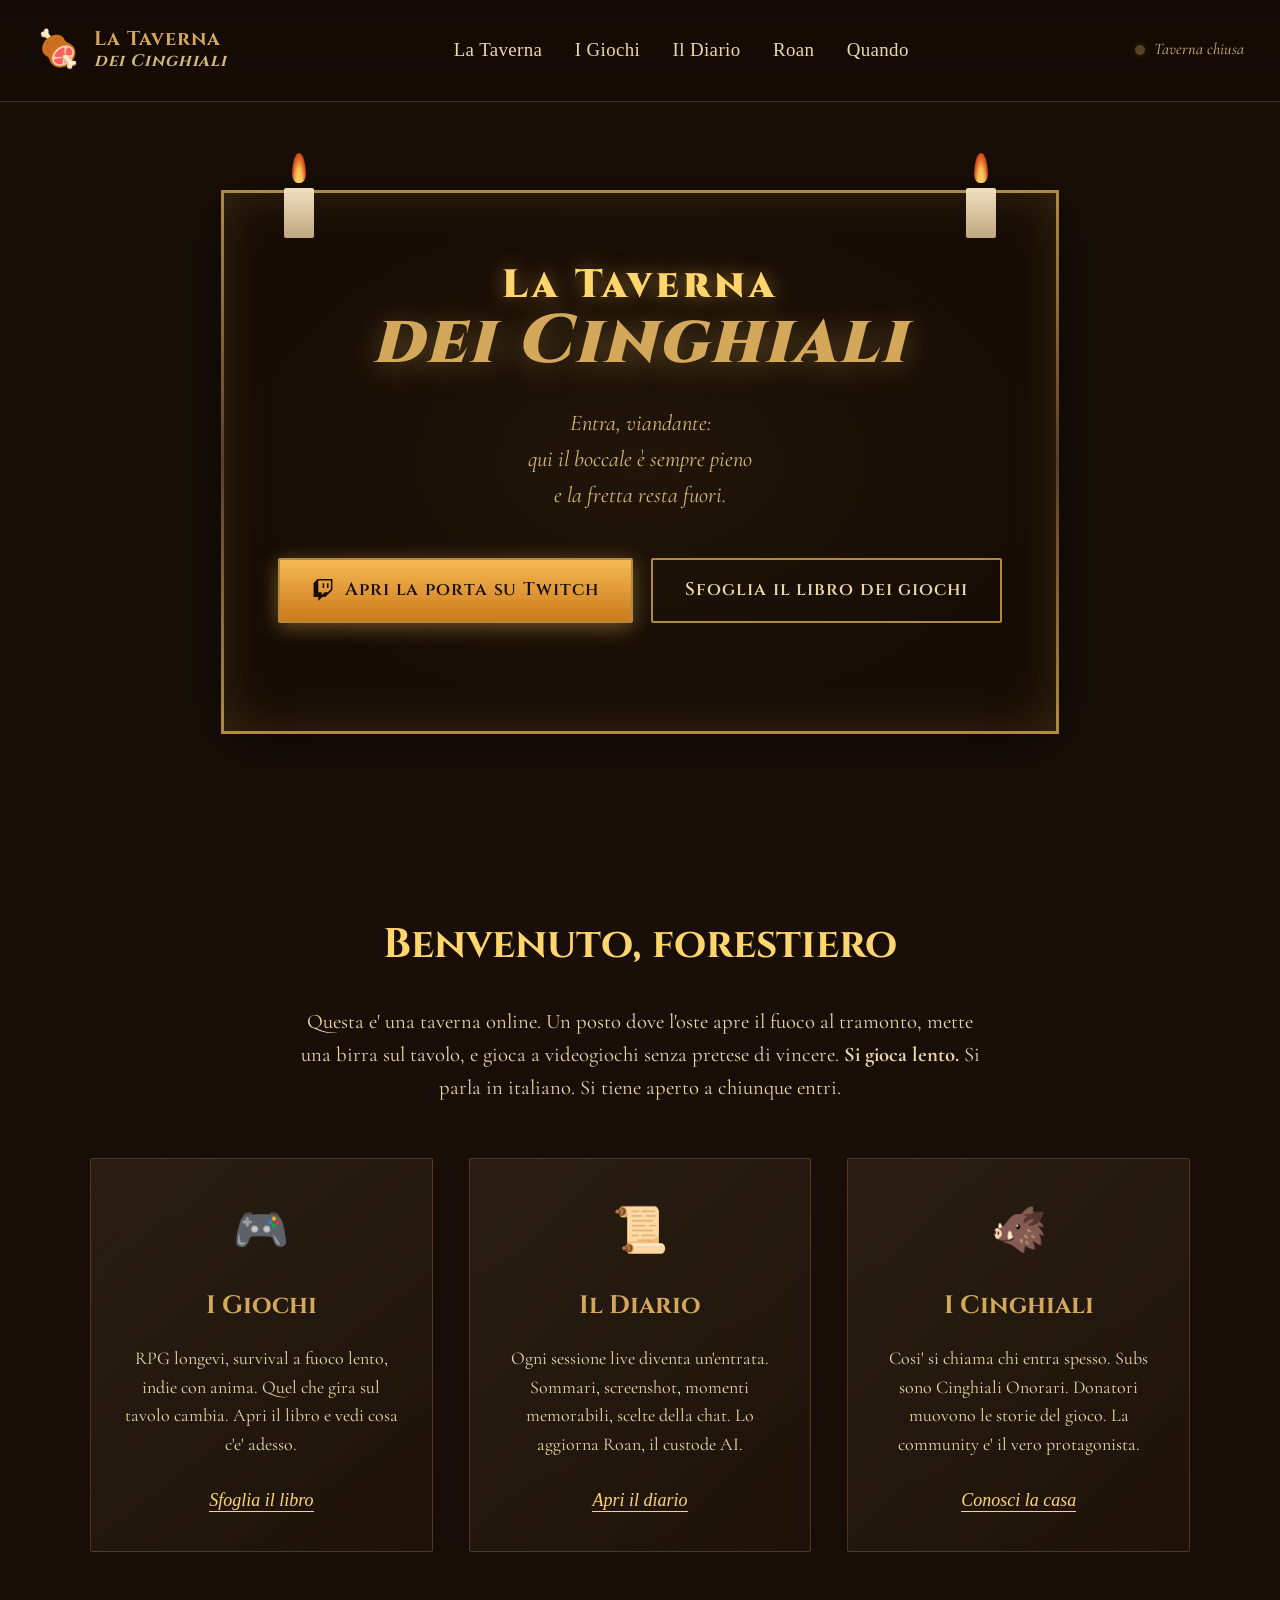
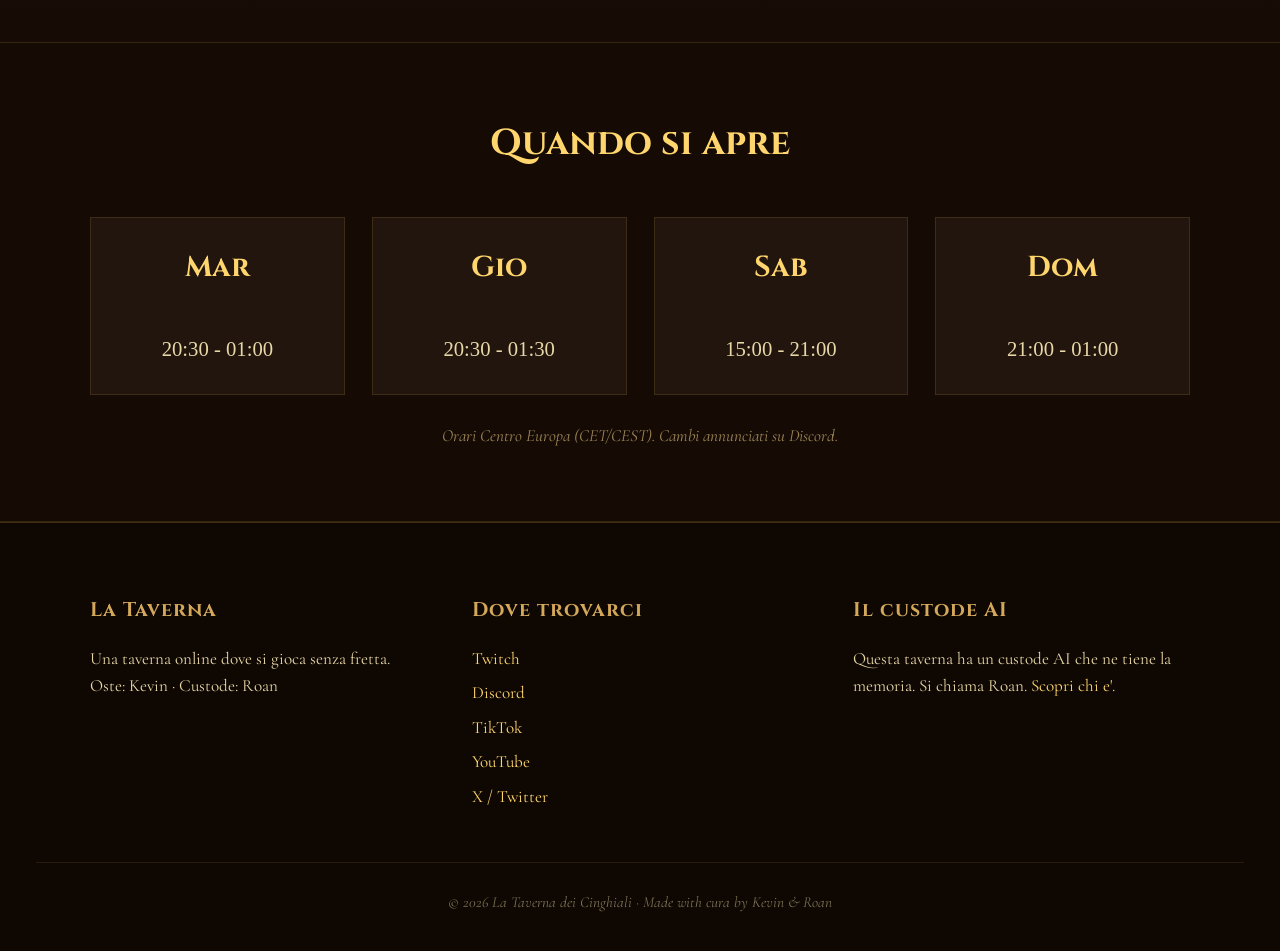
==== index.html @ 859fe901 "Add Crimson Desert detail page, 404 lost room, Open Graph meta + favicon" ====
<!DOCTYPE html>
<html lang="it">
<head>
<meta charset="UTF-8">
<meta name="viewport" content="width=device-width, initial-scale=1.0">
<title>La Taverna dei Cinghiali</title>
<meta name="description" content="Una taverna online dove si gioca senza fretta. RPG, survival, co-op. Italiano, chill, niente meta. Entra e siediti.">

<!-- Open Graph (preview link su WhatsApp/X/Discord/Telegram) -->
<meta property="og:title" content="La Taverna dei Cinghiali">
<meta property="og:description" content="Entra, viandante: qui il boccale è sempre pieno e la fretta resta fuori. RPG, survival, italiano, chill.">
<meta property="og:image" content="https://roan-labs.github.io/latavernadeicinghiali-site/assets/games/crimson-desert.jpg">
<meta property="og:type" content="website">
<meta property="og:url" content="https://roan-labs.github.io/latavernadeicinghiali-site/">
<meta property="og:locale" content="it_IT">
<meta name="twitter:card" content="summary_large_image">

<!-- Favicon SVG inline (boar emoji as fallback) -->
<link rel="icon" href="data:image/svg+xml,&lt;svg xmlns='http://www.w3.org/2000/svg' viewBox='0 0 100 100'&gt;&lt;text y='.9em' font-size='90'&gt;🐗&lt;/text&gt;&lt;/svg&gt;">

<link rel="preconnect" href="https://fonts.googleapis.com">
<link rel="preconnect" href="https://fonts.gstatic.com" crossorigin>
<link href="https://fonts.googleapis.com/css2?family=Cinzel:wght@400;600;700;900&family=Cormorant+Garamond:ital,wght@0,400;0,500;0,600;1,400&family=IM+Fell+English:ital@0;1&display=swap" rel="stylesheet">
<link rel="stylesheet" href="assets/style.css">
</head>
<body class="home">

<div class="bg-layers">
  <div class="bg-wood"></div>
  <div class="bg-vignette"></div>
  <div class="bg-candle-flicker"></div>
</div>

<header class="top-nav">
  <a href="/" class="brand">
    <span class="brand-mark">🍖</span>
    <span class="brand-text">La Taverna<br><em>dei Cinghiali</em></span>
  </a>
  <nav>
    <a href="/la-taverna.html">La Taverna</a>
    <a href="/giochi.html">I Giochi</a>
    <a href="/diario.html">Il Diario</a>
    <a href="/roan.html">Roan</a>
    <a href="/schedule.html">Quando</a>
  </nav>
  <div class="status" id="live-status">
    <span class="dot offline"></span>
    <span>Taverna chiusa</span>
  </div>
</header>

<main class="entrance">
  <div class="door-frame">
    <div class="candle left">
      <div class="flame"></div>
      <div class="wax"></div>
    </div>
    <div class="candle right">
      <div class="flame"></div>
      <div class="wax"></div>
    </div>
    <h1 class="title">
      <span class="word-1">La Taverna</span>
      <span class="word-2">dei Cinghiali</span>
    </h1>
    <p class="lead">Entra, viandante:<br>
    qui il boccale è sempre pieno<br>
    e la fretta resta fuori.</p>

    <div class="ctas">
      <a class="cta primary" href="https://twitch.tv/latavernadeicinghiali" target="_blank" rel="noopener">
        <svg viewBox="0 0 24 24" width="22" height="22" fill="currentColor"><path d="M11.571 4.714h1.715v5.143H11.57zm4.715 0H18v5.143h-1.714zM6 0L1.714 4.286v15.428h5.143V24l4.286-4.286h3.428L22.286 12V0zm14.571 11.143l-3.428 3.428h-3.429l-3 3v-3H6.857V1.714h13.714Z"/></svg>
        <span>Apri la porta su Twitch</span>
      </a>
      <a class="cta secondary" href="/giochi.html">
        <span>Sfoglia il libro dei giochi</span>
      </a>
    </div>

  </div>
</main>

<section class="welcome">
  <div class="container">
    <h2>Benvenuto, forestiero</h2>
    <p>Questa e' una taverna online. Un posto dove l'oste apre il fuoco al tramonto, mette una birra sul tavolo, e gioca a videogiochi senza pretese di vincere. <strong>Si gioca lento.</strong> Si parla in italiano. Si tiene aperto a chiunque entri.</p>

    <div class="three-cards">
      <div class="card">
        <span class="card-icon">🎮</span>
        <h3>I Giochi</h3>
        <p>RPG longevi, survival a fuoco lento, indie con anima. Quel che gira sul tavolo cambia. Apri il libro e vedi cosa c'e' adesso.</p>
        <a href="/giochi.html">Sfoglia il libro</a>
      </div>
      <div class="card">
        <span class="card-icon">📜</span>
        <h3>Il Diario</h3>
        <p>Ogni sessione live diventa un'entrata. Sommari, screenshot, momenti memorabili, scelte della chat. Lo aggiorna Roan, il custode AI.</p>
        <a href="/diario.html">Apri il diario</a>
      </div>
      <div class="card">
        <span class="card-icon">🐗</span>
        <h3>I Cinghiali</h3>
        <p>Cosi' si chiama chi entra spesso. Subs sono Cinghiali Onorari. Donatori muovono le storie del gioco. La community e' il vero protagonista.</p>
        <a href="/la-taverna.html">Conosci la casa</a>
      </div>
    </div>
  </div>
</section>

<section class="schedule-strip">
  <div class="container">
    <h2>Quando si apre</h2>
    <ul class="schedule-grid">
      <li><strong>Mar</strong><br>20:30 - 01:00</li>
      <li><strong>Gio</strong><br>20:30 - 01:30</li>
      <li><strong>Sab</strong><br>15:00 - 21:00</li>
      <li><strong>Dom</strong><br>21:00 - 01:00</li>
    </ul>
    <p class="tz">Orari Centro Europa (CET/CEST). Cambi annunciati su Discord.</p>
  </div>
</section>

<footer>
  <div class="container footer-grid">
    <div>
      <h4>La Taverna</h4>
      <p>Una taverna online dove si gioca senza fretta.<br>
      Oste: Kevin · Custode: Roan</p>
    </div>
    <div>
      <h4>Dove trovarci</h4>
      <ul>
        <li><a href="https://twitch.tv/latavernadeicinghiali" target="_blank" rel="noopener">Twitch</a></li>
        <li><a href="#" target="_blank" rel="noopener">Discord</a></li>
        <li><a href="https://tiktok.com/@latavernadeicinghiali" target="_blank" rel="noopener">TikTok</a></li>
        <li><a href="#" target="_blank" rel="noopener">YouTube</a></li>
        <li><a href="#" target="_blank" rel="noopener">X / Twitter</a></li>
      </ul>
    </div>
    <div>
      <h4>Il custode AI</h4>
      <p>Questa taverna ha un custode AI che ne tiene la memoria. Si chiama Roan. <a href="/roan.html">Scopri chi e'</a>.</p>
    </div>
  </div>
  <div class="footer-bottom">
    <span>&copy; 2026 La Taverna dei Cinghiali · Made with cura by Kevin &amp; Roan</span>
  </div>
</footer>

<script src="assets/main.js"></script>
</body>
</html>
---- assets/style.css ----
/* La Taverna dei Cinghiali — tema medievale taverna */

:root {
  --wood-dark: #1a0f08;
  --wood-mid: #2c1a0c;
  --wood-light: #3d2615;
  --parchment: #e8d7a7;
  --parchment-warm: #d4b97a;
  --candle: #f5b952;
  --candle-bright: #ffd66e;
  --candle-deep: #cc7a1c;
  --ember: #d44116;
  --ink: #2a1a0a;
  --ink-light: #5a3f25;
  --gold: #b08a3f;
  --gold-bright: #d4a85a;
  --boar: #8b3a2a;
}

* { box-sizing: border-box; margin: 0; padding: 0; }

html, body {
  font-family: 'Cormorant Garamond', 'Times New Roman', serif;
  background: var(--wood-dark);
  color: var(--parchment);
  min-height: 100vh;
  font-size: 18px;
  line-height: 1.6;
  overflow-x: hidden;
}

/* Background layers */
.bg-layers {
  position: fixed;
  inset: 0;
  z-index: -1;
  pointer-events: none;
}
.bg-wood {
  position: absolute;
  inset: 0;
  background:
    repeating-linear-gradient(
      90deg,
      var(--wood-dark) 0px,
      var(--wood-mid) 80px,
      var(--wood-dark) 120px,
      var(--wood-light) 200px,
      var(--wood-mid) 280px
    ),
    radial-gradient(ellipse at center, rgba(60, 30, 10, 0.4) 0%, rgba(10, 5, 2, 0.95) 100%);
  background-blend-mode: multiply;
}
.bg-vignette {
  position: absolute;
  inset: 0;
  background: radial-gradient(ellipse at center, transparent 30%, rgba(0, 0, 0, 0.7) 100%);
}
.bg-candle-flicker {
  position: absolute;
  inset: 0;
  background: radial-gradient(
    circle at 50% 40%,
    rgba(245, 185, 82, 0.12) 0%,
    transparent 50%
  );
  animation: flicker 4s ease-in-out infinite;
}
@keyframes flicker {
  0%, 100% { opacity: 0.9; }
  20% { opacity: 1; }
  35% { opacity: 0.85; }
  60% { opacity: 0.95; }
  80% { opacity: 0.88; }
}

/* Top nav */
.top-nav {
  position: relative;
  display: flex;
  align-items: center;
  justify-content: space-between;
  padding: 1.2rem 2rem;
  border-bottom: 1px solid rgba(176, 138, 63, 0.3);
  background: linear-gradient(to bottom, rgba(20, 10, 4, 0.95), rgba(20, 10, 4, 0.7));
  z-index: 10;
}
.brand {
  display: flex;
  align-items: center;
  gap: 0.7rem;
  text-decoration: none;
  color: var(--gold-bright);
  font-family: 'Cinzel', serif;
}
.brand-mark { font-size: 2rem; }
.brand-text {
  font-size: 1.1rem;
  font-weight: 700;
  letter-spacing: 0.05em;
  line-height: 1.1;
}
.brand-text em { font-style: italic; font-size: 0.85em; color: var(--parchment-warm); }

.top-nav nav {
  display: flex;
  gap: 1.8rem;
}
.top-nav nav a {
  color: var(--parchment);
  text-decoration: none;
  font-family: 'IM Fell English', serif;
  font-size: 1.05rem;
  letter-spacing: 0.02em;
  transition: color 0.25s, text-shadow 0.25s;
}
.top-nav nav a:hover {
  color: var(--candle-bright);
  text-shadow: 0 0 8px rgba(245, 185, 82, 0.5);
}

.status {
  display: flex;
  align-items: center;
  gap: 0.5rem;
  color: var(--parchment-warm);
  font-size: 0.9rem;
  font-style: italic;
}
.status .dot {
  width: 10px;
  height: 10px;
  border-radius: 50%;
  display: inline-block;
}
.status .dot.offline { background: #5a3f25; box-shadow: 0 0 6px rgba(90, 63, 37, 0.5); }
.status .dot.live { background: #e85a2c; box-shadow: 0 0 12px rgba(232, 90, 44, 0.9); animation: pulse 1.5s infinite; }
@keyframes pulse {
  0%, 100% { transform: scale(1); }
  50% { transform: scale(1.3); }
}

/* Entrance hero */
.entrance {
  min-height: 80vh;
  display: flex;
  align-items: center;
  justify-content: center;
  padding: 4rem 2rem;
}
.door-frame {
  max-width: 900px;
  text-align: center;
  padding: 4rem 3rem;
  background:
    radial-gradient(ellipse at center, rgba(245, 185, 82, 0.05), transparent 70%),
    rgba(20, 10, 4, 0.6);
  border: 3px solid var(--gold);
  border-image: linear-gradient(to bottom, var(--gold) 0%, var(--ink-light) 50%, var(--gold) 100%) 1;
  position: relative;
  box-shadow:
    0 0 50px rgba(245, 185, 82, 0.15) inset,
    0 10px 60px rgba(0, 0, 0, 0.7);
}

/* Candles in door frame */
.candle {
  position: absolute;
  top: -40px;
  width: 30px;
}
.candle.left { left: 60px; }
.candle.right { right: 60px; }
.candle .wax {
  width: 100%;
  height: 50px;
  background: linear-gradient(to bottom, #f0e0c0, #c0a880);
  border-radius: 2px;
  margin-top: 35px;
}
.candle .flame {
  position: absolute;
  top: 0;
  left: 50%;
  transform: translateX(-50%);
  width: 14px;
  height: 30px;
  background: radial-gradient(ellipse at bottom, var(--candle-bright), var(--candle), var(--ember) 70%, transparent);
  border-radius: 50% 50% 40% 40% / 70% 70% 30% 30%;
  filter: blur(0.5px);
  animation: flame-dance 0.7s ease-in-out infinite alternate;
}
@keyframes flame-dance {
  0% { transform: translateX(-50%) scale(1, 1) rotate(-2deg); }
  100% { transform: translateX(-50%) scale(0.95, 1.08) rotate(2deg); }
}

.title {
  font-family: 'Cinzel', serif;
  font-weight: 900;
  margin-bottom: 1.5rem;
  line-height: 1.05;
}
.word-1 {
  display: block;
  font-size: 2.2rem;
  color: var(--candle-bright);
  text-shadow: 0 0 20px rgba(245, 185, 82, 0.5);
  letter-spacing: 0.1em;
}
.word-2 {
  display: block;
  font-size: 3.8rem;
  color: var(--gold-bright);
  text-shadow: 0 4px 30px rgba(212, 168, 90, 0.4);
  font-style: italic;
  letter-spacing: 0.05em;
}

.lead {
  font-size: 1.25rem;
  color: var(--parchment-warm);
  margin-bottom: 2.5rem;
  font-style: italic;
}

.ctas {
  display: flex;
  gap: 1rem;
  justify-content: center;
  flex-wrap: wrap;
  margin-bottom: 2rem;
}
.cta {
  display: inline-flex;
  align-items: center;
  gap: 0.6rem;
  padding: 0.9rem 1.8rem;
  text-decoration: none;
  font-family: 'Cinzel', serif;
  font-weight: 600;
  font-size: 1rem;
  letter-spacing: 0.05em;
  border: 2px solid var(--gold);
  border-radius: 2px;
  transition: all 0.25s;
}
.cta.primary {
  background: linear-gradient(to bottom, var(--candle), var(--candle-deep));
  color: var(--wood-dark);
  box-shadow: 0 4px 20px rgba(245, 185, 82, 0.4);
}
.cta.primary:hover {
  transform: translateY(-2px);
  box-shadow: 0 6px 30px rgba(245, 185, 82, 0.6);
  filter: brightness(1.1);
}
.cta.secondary {
  background: transparent;
  color: var(--parchment);
}
.cta.secondary:hover {
  background: rgba(245, 185, 82, 0.1);
  color: var(--candle-bright);
}

.entry-quote {
  font-family: 'IM Fell English', serif;
  font-style: italic;
  font-size: 1.05rem;
  color: var(--parchment-warm);
  opacity: 0.85;
  margin-top: 1.5rem;
}

/* Welcome section */
.welcome {
  padding: 5rem 2rem;
  background: linear-gradient(to bottom, transparent, rgba(20, 10, 4, 0.6));
}
.container {
  max-width: 1100px;
  margin: 0 auto;
}
.welcome h2 {
  font-family: 'Cinzel', serif;
  font-size: 2.3rem;
  color: var(--candle-bright);
  text-align: center;
  margin-bottom: 1.5rem;
}
.welcome > .container > p {
  text-align: center;
  font-size: 1.15rem;
  max-width: 700px;
  margin: 0 auto 3rem;
  color: var(--parchment);
}

.three-cards {
  display: grid;
  grid-template-columns: repeat(auto-fit, minmax(280px, 1fr));
  gap: 2rem;
  margin-top: 3rem;
}
.card {
  padding: 2rem 1.5rem;
  background:
    linear-gradient(135deg, rgba(232, 215, 167, 0.08), rgba(212, 168, 90, 0.04));
  border: 1px solid rgba(176, 138, 63, 0.3);
  border-radius: 2px;
  text-align: center;
  transition: transform 0.25s, border-color 0.25s, box-shadow 0.25s;
}
.card:hover {
  transform: translateY(-4px);
  border-color: var(--gold-bright);
  box-shadow: 0 8px 30px rgba(245, 185, 82, 0.15);
}
.card-icon {
  font-size: 2.5rem;
  display: block;
  margin-bottom: 1rem;
}
.card h3 {
  font-family: 'Cinzel', serif;
  color: var(--gold-bright);
  margin-bottom: 1rem;
  font-size: 1.4rem;
}
.card p {
  font-size: 1rem;
  margin-bottom: 1.5rem;
}
.card a {
  color: var(--candle-bright);
  text-decoration: none;
  font-family: 'IM Fell English', serif;
  font-style: italic;
  border-bottom: 1px solid currentColor;
  padding-bottom: 1px;
  transition: color 0.2s;
}
.card a:hover { color: var(--parchment); }

/* Schedule strip */
.schedule-strip {
  padding: 4rem 2rem;
  background: rgba(20, 10, 4, 0.7);
  border-top: 1px solid rgba(176, 138, 63, 0.2);
  border-bottom: 1px solid rgba(176, 138, 63, 0.2);
}
.schedule-strip h2 {
  font-family: 'Cinzel', serif;
  font-size: 2rem;
  text-align: center;
  color: var(--candle-bright);
  margin-bottom: 2.5rem;
}
.schedule-grid {
  display: grid;
  grid-template-columns: repeat(auto-fit, minmax(180px, 1fr));
  gap: 1.5rem;
  list-style: none;
  margin-bottom: 1.5rem;
}
.schedule-grid li {
  text-align: center;
  padding: 1.5rem;
  background: rgba(232, 215, 167, 0.05);
  border: 1px solid rgba(176, 138, 63, 0.2);
  font-family: 'IM Fell English', serif;
  font-size: 1.15rem;
}
.schedule-grid li strong {
  display: block;
  font-family: 'Cinzel', serif;
  font-size: 1.6rem;
  color: var(--candle-bright);
  margin-bottom: 0.5rem;
}
.tz {
  text-align: center;
  font-style: italic;
  font-size: 0.95rem;
  color: var(--parchment-warm);
  opacity: 0.7;
}

/* Footer */
footer {
  padding: 4rem 2rem 2rem;
  background: rgba(15, 8, 3, 0.95);
  border-top: 1px solid rgba(176, 138, 63, 0.3);
}
.footer-grid {
  display: grid;
  grid-template-columns: repeat(auto-fit, minmax(220px, 1fr));
  gap: 2.5rem;
  margin-bottom: 2.5rem;
}
.footer-grid h4 {
  font-family: 'Cinzel', serif;
  color: var(--gold-bright);
  margin-bottom: 1rem;
  font-size: 1.1rem;
  letter-spacing: 0.05em;
}
.footer-grid p,
.footer-grid ul {
  font-size: 0.95rem;
  color: var(--parchment);
}
.footer-grid ul {
  list-style: none;
}
.footer-grid ul li {
  margin-bottom: 0.4rem;
}
.footer-grid a {
  color: var(--candle-bright);
  text-decoration: none;
  border-bottom: 1px dashed transparent;
  transition: border-color 0.2s, color 0.2s;
}
.footer-grid a:hover {
  color: var(--parchment);
  border-color: currentColor;
}
.footer-bottom {
  text-align: center;
  padding-top: 1.5rem;
  border-top: 1px solid rgba(176, 138, 63, 0.15);
  font-size: 0.85rem;
  font-style: italic;
  color: rgba(232, 215, 167, 0.5);
}

/* Mobile */
@media (max-width: 800px) {
  .top-nav {
    flex-direction: column;
    gap: 1rem;
    padding: 1rem;
  }
  .top-nav nav {
    flex-wrap: wrap;
    justify-content: center;
    gap: 1rem;
  }
  .word-1 { font-size: 1.5rem; }
  .word-2 { font-size: 2.5rem; }
  .lead { font-size: 1.05rem; }
  .ctas { flex-direction: column; }
  .cta { width: 100%; justify-content: center; }
  .candle.left { left: 20px; }
  .candle.right { right: 20px; }
  .door-frame { padding: 3rem 1.5rem; }
}

/* Games page */
.games-page main {
  padding: 4rem 2rem;
}
.games-page h1 {
  font-family: 'Cinzel', serif;
  text-align: center;
  font-size: 3rem;
  color: var(--gold-bright);
  margin-bottom: 1rem;
}
.games-page .sub {
  text-align: center;
  color: var(--parchment-warm);
  font-style: italic;
  margin-bottom: 3rem;
  max-width: 700px;
  margin-left: auto;
  margin-right: auto;
}

.games-grid {
  display: grid;
  grid-template-columns: repeat(auto-fit, minmax(300px, 1fr));
  gap: 2rem;
  max-width: 1100px;
  margin: 0 auto;
}
.game-card {
  position: relative;
  display: block;
  height: 380px;
  text-decoration: none;
  color: var(--parchment);
  border: 1px solid rgba(176, 138, 63, 0.3);
  overflow: hidden;
  transition: transform 0.3s, box-shadow 0.3s, border-color 0.3s;
}
.game-card:hover {
  transform: translateY(-6px);
  border-color: var(--gold-bright);
  box-shadow: 0 12px 40px rgba(0, 0, 0, 0.5);
}
.game-card .cover {
  position: absolute;
  inset: 0;
  background-size: cover;
  background-position: center;
  filter: brightness(0.6) contrast(1.1);
  transition: filter 0.3s;
}
.game-card:hover .cover { filter: brightness(0.85) contrast(1.15); }
.game-card .overlay {
  position: absolute;
  inset: 0;
  background: linear-gradient(to top, rgba(15, 8, 3, 0.95) 0%, rgba(15, 8, 3, 0.4) 50%, transparent 100%);
}
.game-card .content {
  position: absolute;
  bottom: 0;
  left: 0;
  right: 0;
  padding: 1.5rem;
  z-index: 2;
}
.game-card .status-tag {
  display: inline-block;
  padding: 0.2rem 0.7rem;
  background: var(--ember);
  color: var(--parchment);
  font-family: 'Cinzel', serif;
  font-size: 0.75rem;
  letter-spacing: 0.1em;
  margin-bottom: 0.7rem;
  text-transform: uppercase;
}
.game-card .status-tag.coming { background: rgba(176, 138, 63, 0.4); }
.game-card h3 {
  font-family: 'Cinzel', serif;
  font-size: 1.6rem;
  color: var(--candle-bright);
  margin-bottom: 0.4rem;
}
.game-card p {
  font-size: 0.95rem;
  color: var(--parchment-warm);
  font-style: italic;
}

/* Diario / inner pages */
.inner-page main {
  padding: 4rem 2rem;
  max-width: 900px;
  margin: 0 auto;
}
.inner-page h1 {
  font-family: 'Cinzel', serif;
  font-size: 2.8rem;
  color: var(--gold-bright);
  margin-bottom: 1.5rem;
  text-align: center;
}
.inner-page .hero-sub {
  text-align: center;
  color: var(--parchment-warm);
  font-style: italic;
  margin-bottom: 3rem;
}
.diary-entry {
  background: rgba(232, 215, 167, 0.04);
  border: 1px solid rgba(176, 138, 63, 0.2);
  border-left: 3px solid var(--gold);
  padding: 2rem;
  margin-bottom: 2rem;
  position: relative;
}
.diary-entry .date {
  font-family: 'Cinzel', serif;
  color: var(--candle-bright);
  font-size: 0.95rem;
  margin-bottom: 0.5rem;
  letter-spacing: 0.08em;
}
.diary-entry h2 {
  font-family: 'Cinzel', serif;
  color: var(--gold-bright);
  font-size: 1.5rem;
  margin-bottom: 1rem;
}
.diary-entry p {
  margin-bottom: 1rem;
}

.placeholder-note {
  text-align: center;
  padding: 3rem 1rem;
  font-style: italic;
  color: var(--parchment-warm);
  opacity: 0.7;
}
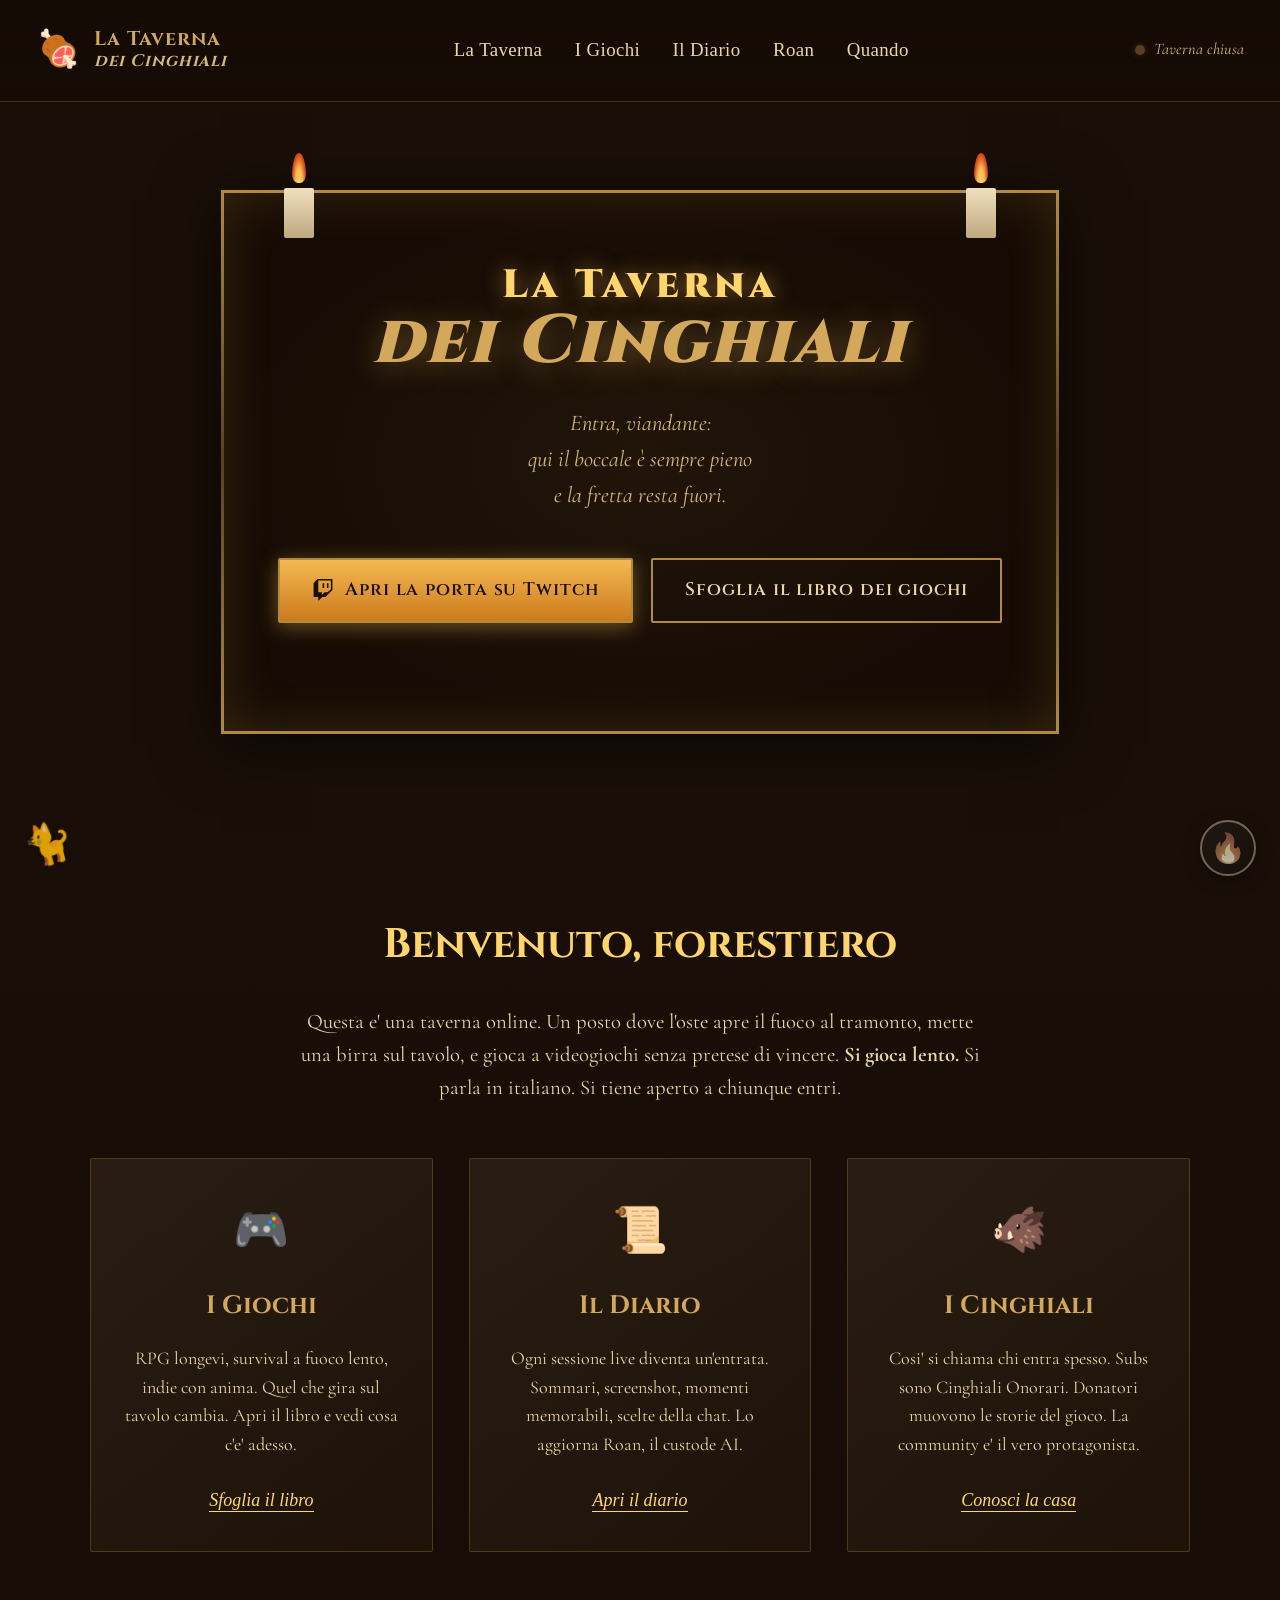
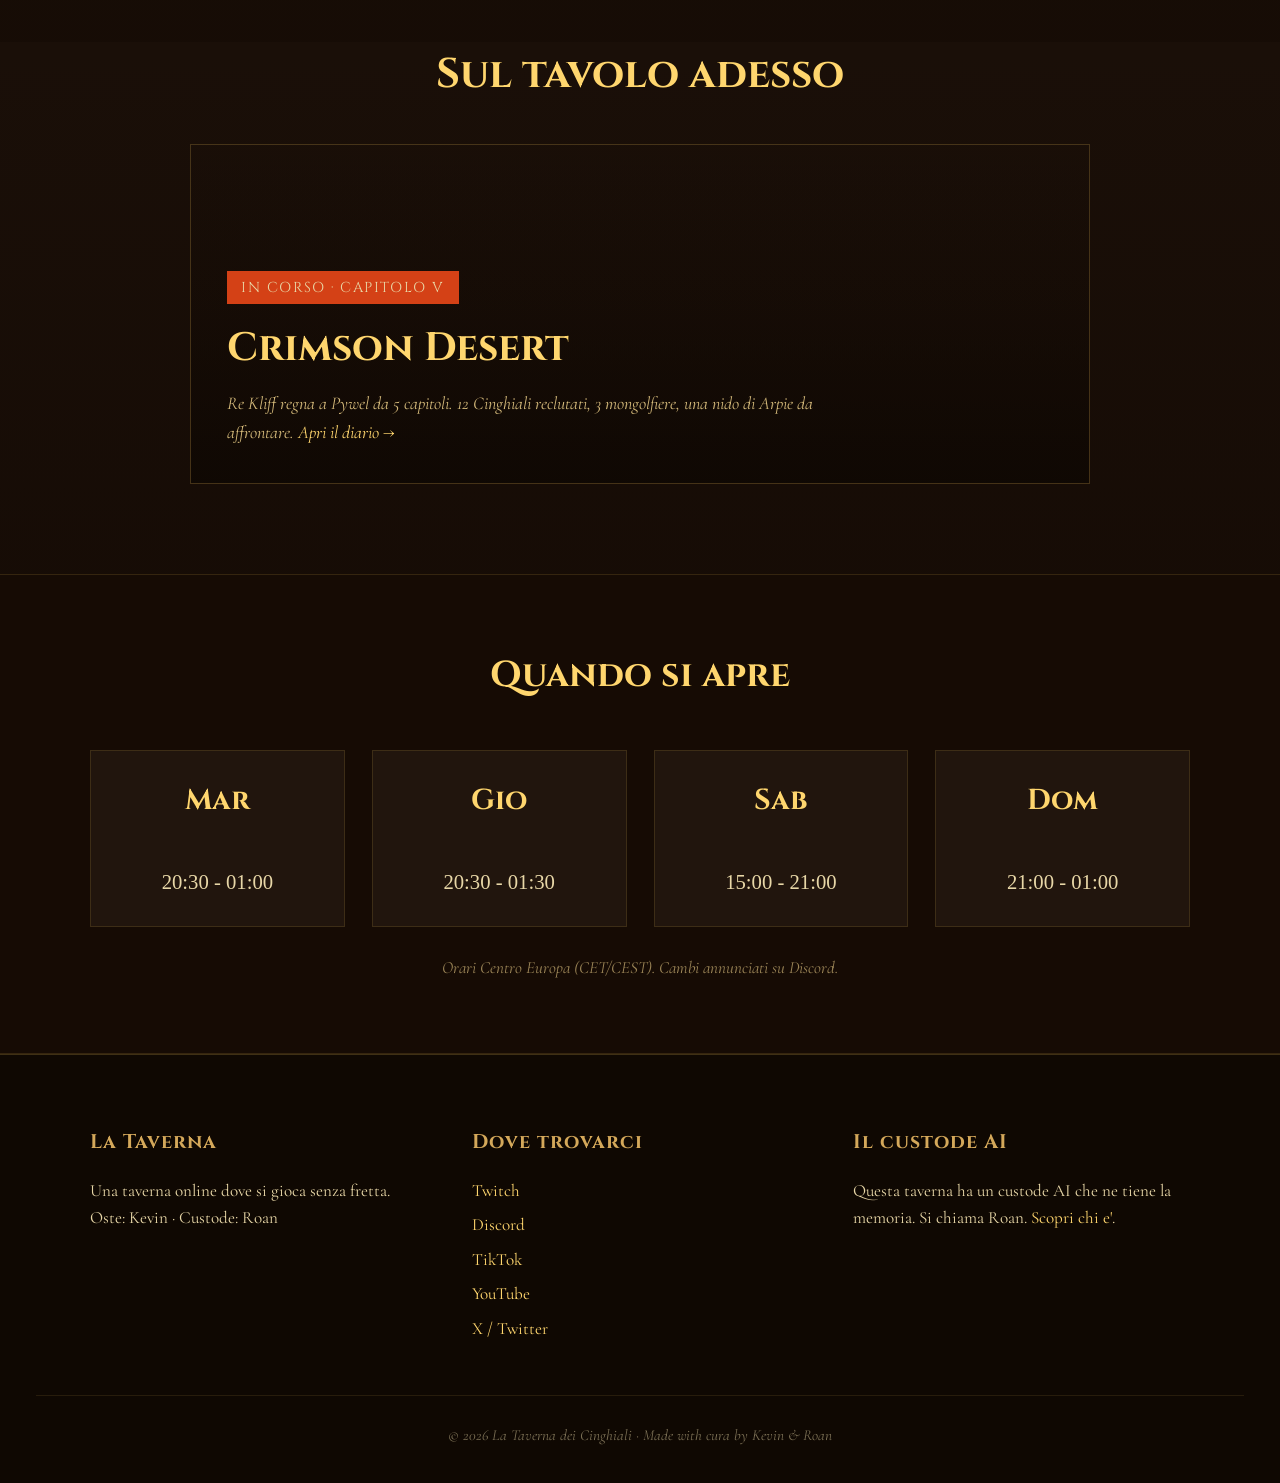
==== commit a3864543: "Home: hero Crimson Desert; Taverna: roadmap community (forum, raduni, merch, mappa custom)" ====
--- a/index.html
+++ b/index.html
@@ -108,6 +108,23 @@
   </div>
 </section>
 
+<section class="welcome" style="padding-top:0;">
+  <div class="container">
+    <h2 style="margin-bottom:2rem;">Sul tavolo adesso</h2>
+    <a href="/giochi/crimson-desert.html" style="display:block;text-decoration:none;color:var(--parchment);max-width:900px;margin:0 auto;">
+      <div style="position:relative;height:340px;border:1px solid rgba(176,138,63,0.3);overflow:hidden;transition:all 0.3s;" onmouseover="this.style.borderColor='var(--gold-bright)';this.style.transform='translateY(-4px)';this.style.boxShadow='0 12px 40px rgba(0,0,0,0.6)';" onmouseout="this.style.borderColor='rgba(176,138,63,0.3)';this.style.transform='translateY(0)';this.style.boxShadow='none';">
+        <div style="position:absolute;inset:0;background-image:url('assets/games/crimson-screens/accampamento.png');background-size:cover;background-position:center;filter:brightness(0.55) contrast(1.1);"></div>
+        <div style="position:absolute;inset:0;background:linear-gradient(to top, rgba(15,8,3,0.95) 0%, rgba(15,8,3,0.3) 50%, transparent 100%);"></div>
+        <div style="position:absolute;bottom:0;padding:2rem;z-index:2;">
+          <span style="display:inline-block;padding:0.3rem 0.8rem;background:var(--ember);color:var(--parchment);font-family:'Cinzel',serif;font-size:0.8rem;letter-spacing:0.1em;margin-bottom:0.7rem;text-transform:uppercase;">In corso · Capitolo V</span>
+          <h3 style="font-family:'Cinzel',serif;font-size:2.2rem;color:var(--candle-bright);margin-bottom:0.5rem;">Crimson Desert</h3>
+          <p style="color:var(--parchment-warm);font-style:italic;max-width:600px;">Re Kliff regna a Pywel da 5 capitoli. 12 Cinghiali reclutati, 3 mongolfiere, una nido di Arpie da affrontare. <span style="color:var(--candle-bright);">Apri il diario →</span></p>
+        </div>
+      </div>
+    </a>
+  </div>
+</section>
+
 <section class="schedule-strip">
   <div class="container">
     <h2>Quando si apre</h2>
--- a/assets/style.css
+++ b/assets/style.css
@@ -598,3 +598,99 @@
   color: var(--parchment-warm);
   opacity: 0.7;
 }
+
+/* ========================================================
+   Easter egg styles + Ambient toggle (Level 1 sensoriale)
+   ======================================================== */
+
+/* Candle flame "blown out" state */
+.candle .flame.out {
+  opacity: 0;
+  transform: translateX(-50%) scale(0.3, 0.1);
+  transition: all 0.3s ease-out;
+}
+.candle .flame {
+  transition: all 0.6s ease-in;
+}
+
+/* Ambient toggle button (bottom right) */
+#ambient-toggle {
+  position: fixed;
+  bottom: 24px;
+  right: 24px;
+  width: 56px;
+  height: 56px;
+  border-radius: 50%;
+  background: linear-gradient(135deg, var(--wood-mid), var(--wood-dark));
+  border: 2px solid var(--gold);
+  color: var(--candle-bright);
+  font-size: 1.6rem;
+  cursor: pointer;
+  z-index: 1000;
+  box-shadow: 0 4px 16px rgba(0,0,0,0.5);
+  transition: transform 0.2s, box-shadow 0.2s;
+  display: flex;
+  align-items: center;
+  justify-content: center;
+  filter: grayscale(0.6) opacity(0.7);
+}
+#ambient-toggle:hover {
+  transform: scale(1.1);
+  box-shadow: 0 6px 24px rgba(245,185,82,0.4);
+}
+#ambient-toggle.active {
+  filter: grayscale(0) opacity(1);
+  box-shadow: 0 0 24px rgba(245,185,82,0.5), 0 4px 16px rgba(0,0,0,0.5);
+  animation: ember-pulse 2s ease-in-out infinite;
+}
+@keyframes ember-pulse {
+  0%, 100% { box-shadow: 0 0 24px rgba(245,185,82,0.4), 0 4px 16px rgba(0,0,0,0.5); }
+  50% { box-shadow: 0 0 32px rgba(245,185,82,0.7), 0 4px 16px rgba(0,0,0,0.5); }
+}
+
+/* Sleeping cat in random corner */
+.sleeping-cat {
+  position: fixed;
+  bottom: 24px;
+  left: 24px;
+  font-size: 2.2rem;
+  cursor: pointer;
+  z-index: 999;
+  filter: drop-shadow(0 2px 4px rgba(0,0,0,0.7));
+  transform: rotate(-15deg);
+  transition: transform 0.3s, filter 0.3s;
+  user-select: none;
+  opacity: 0.85;
+}
+.sleeping-cat:hover {
+  transform: rotate(-10deg) scale(1.1);
+  opacity: 1;
+}
+.sleeping-cat.meowing {
+  animation: cat-meow 0.7s ease-out;
+}
+@keyframes cat-meow {
+  0% { transform: rotate(-15deg) scale(1); }
+  30% { transform: rotate(-5deg) scale(1.3); }
+  60% { transform: rotate(-15deg) scale(1.05); }
+  100% { transform: rotate(-15deg) scale(1); }
+}
+
+/* Smoke effect from "camino" — subtle ascending wisps */
+.smoke-wisp {
+  position: fixed;
+  bottom: 0;
+  left: 50%;
+  width: 80px;
+  height: 200px;
+  background: radial-gradient(ellipse at bottom, rgba(232,215,167,0.08), transparent 70%);
+  pointer-events: none;
+  z-index: -1;
+  filter: blur(8px);
+  animation: smoke-rise 8s ease-out infinite;
+}
+@keyframes smoke-rise {
+  0% { opacity: 0; transform: translateX(-50%) translateY(0) scale(0.5); }
+  20% { opacity: 0.6; }
+  100% { opacity: 0; transform: translateX(-50%) translateY(-300px) scale(2); }
+}
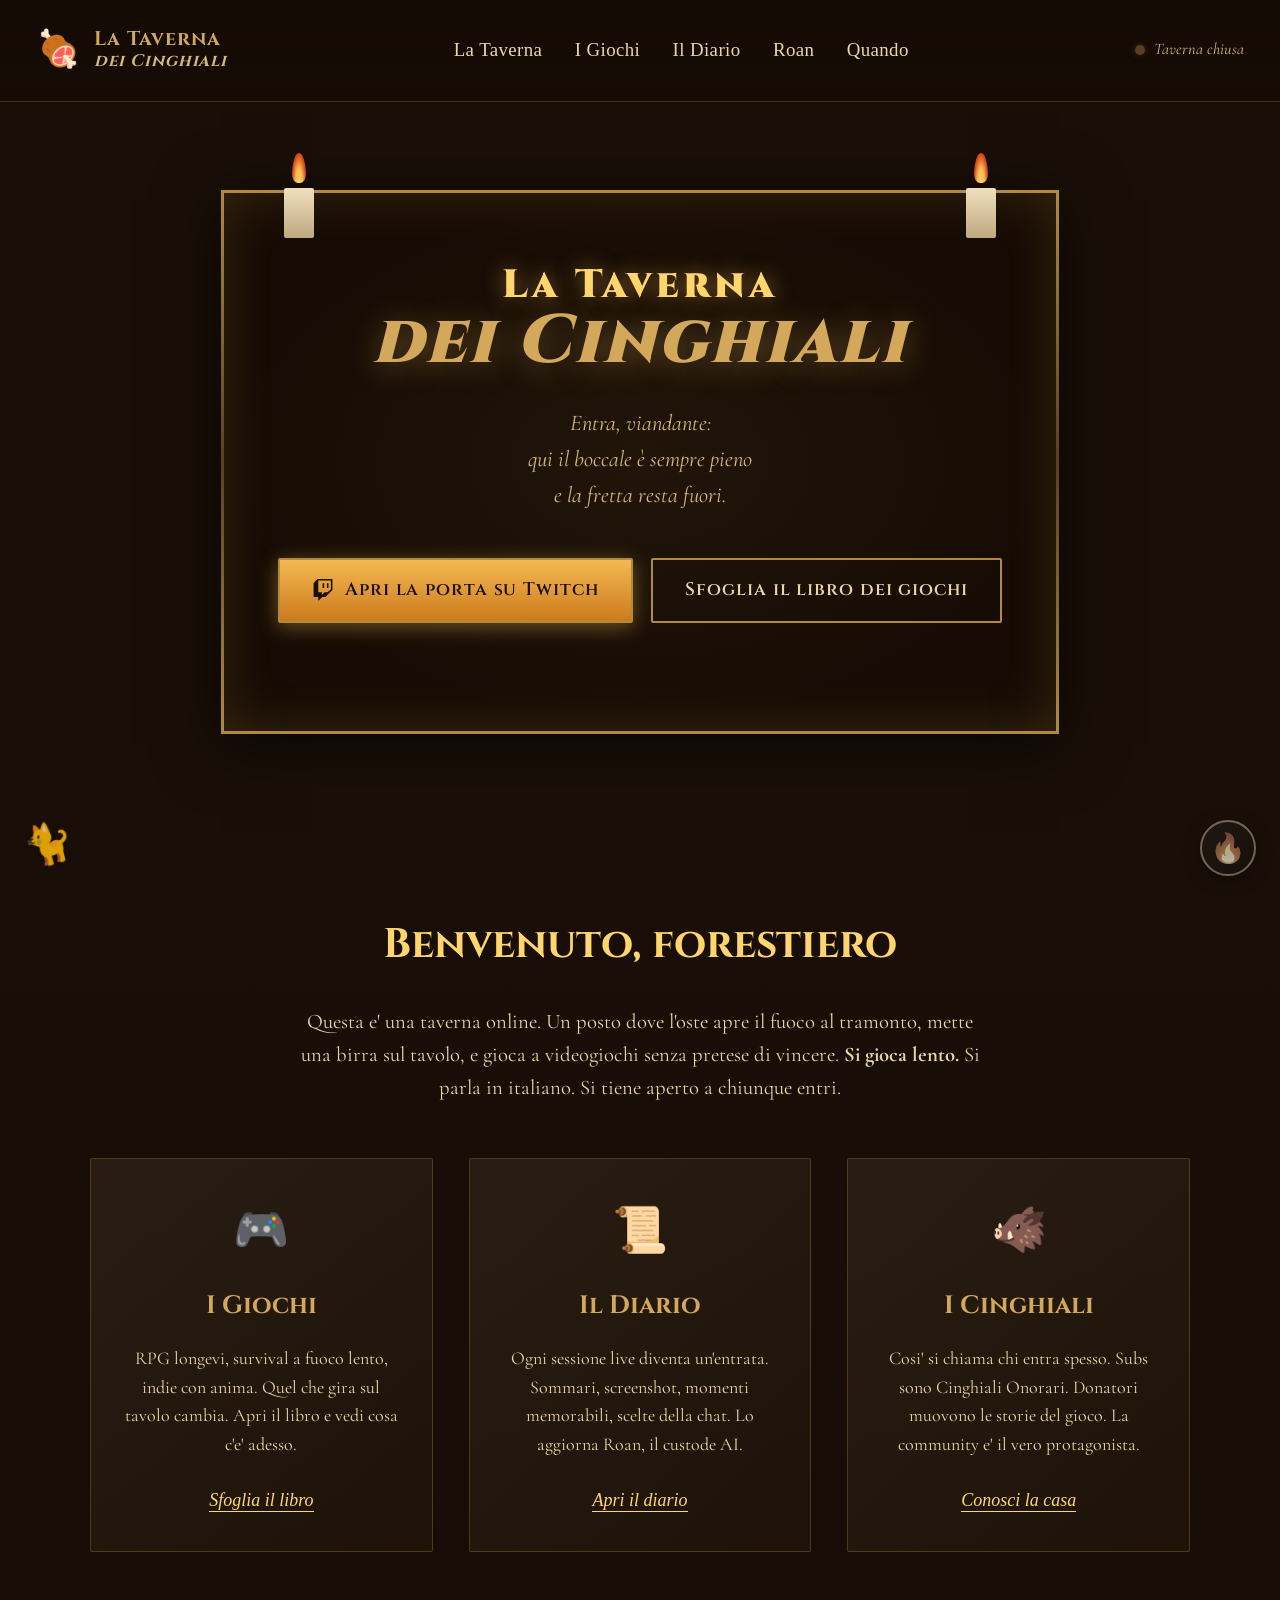
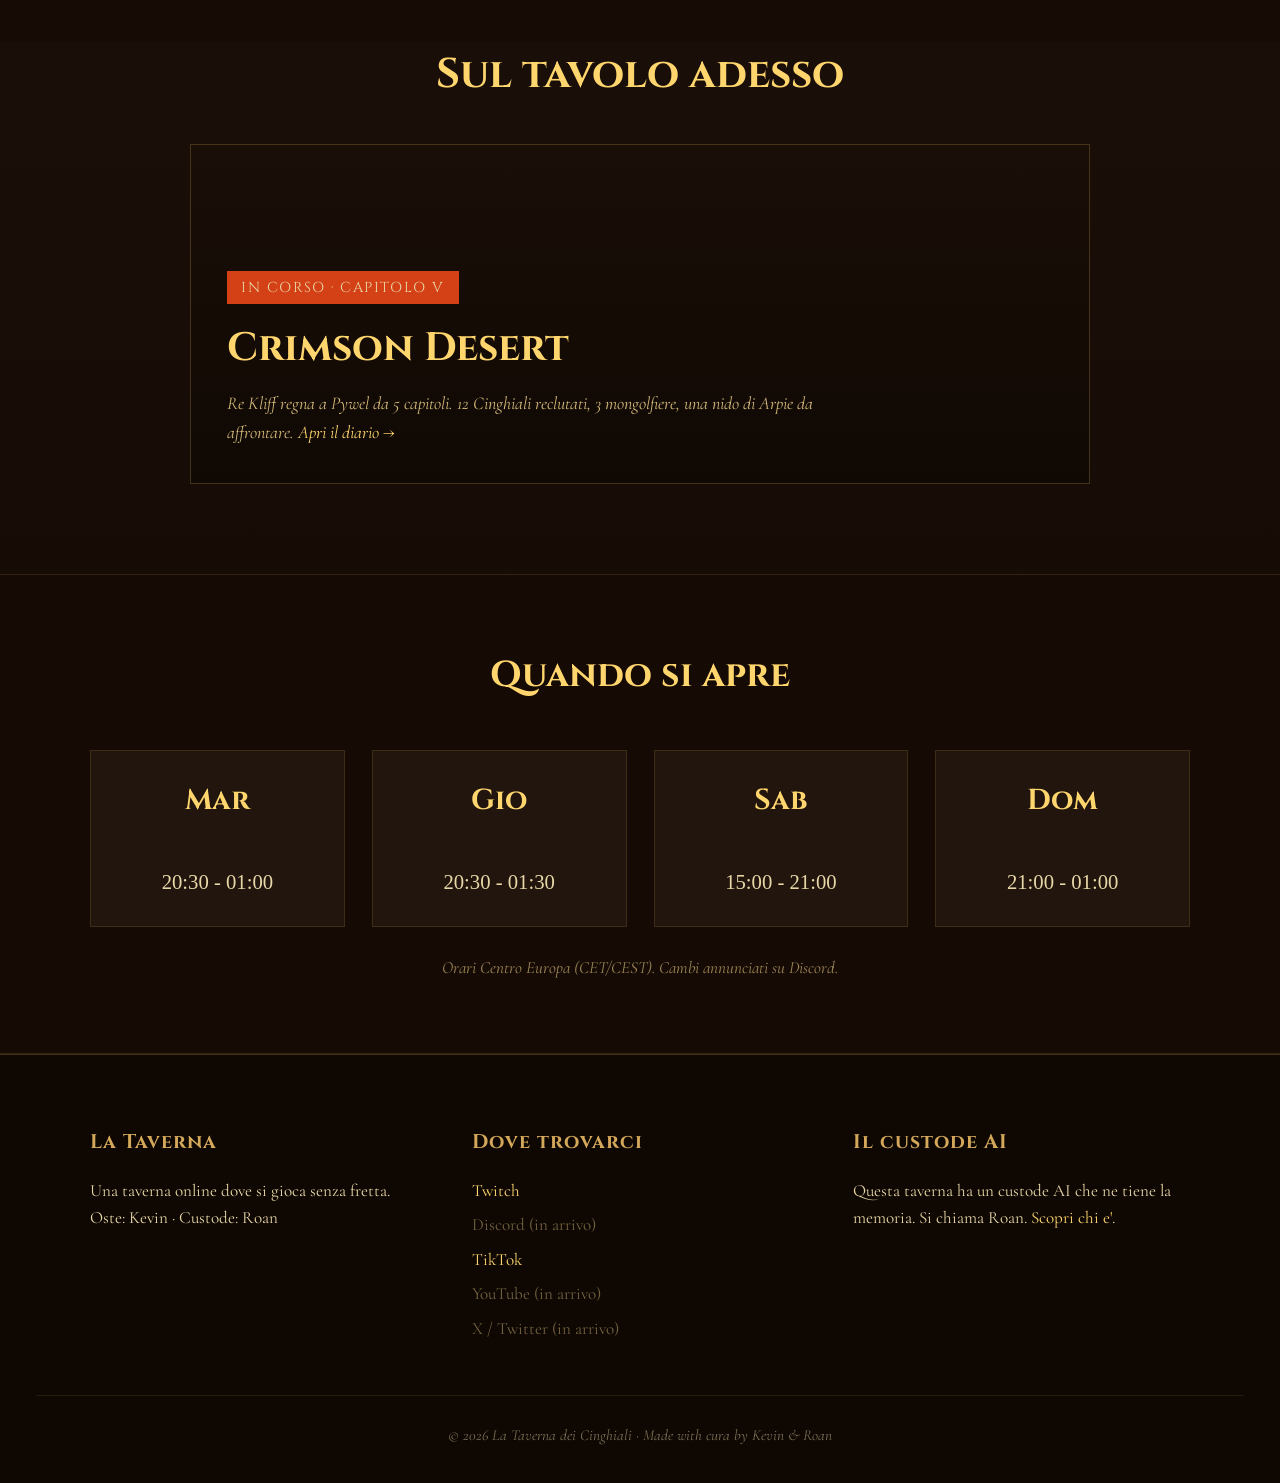
==== commit 32cfaebb: "Audit fix: rimossi href=# placeholder, diario index per gioco, giochi cleanup - 14 link rotti href=#" ====
--- a/index.html
+++ b/index.html
@@ -149,10 +149,10 @@
       <h4>Dove trovarci</h4>
       <ul>
         <li><a href="https://twitch.tv/latavernadeicinghiali" target="_blank" rel="noopener">Twitch</a></li>
-        <li><a href="#" target="_blank" rel="noopener">Discord</a></li>
+        <li><span style="color:var(--parchment-warm);opacity:0.5;">Discord (in arrivo)</span></li>
         <li><a href="https://tiktok.com/@latavernadeicinghiali" target="_blank" rel="noopener">TikTok</a></li>
-        <li><a href="#" target="_blank" rel="noopener">YouTube</a></li>
-        <li><a href="#" target="_blank" rel="noopener">X / Twitter</a></li>
+        <li><span style="color:var(--parchment-warm);opacity:0.5;">YouTube (in arrivo)</span></li>
+        <li><span style="color:var(--parchment-warm);opacity:0.5;">X / Twitter (in arrivo)</span></li>
       </ul>
     </div>
     <div>
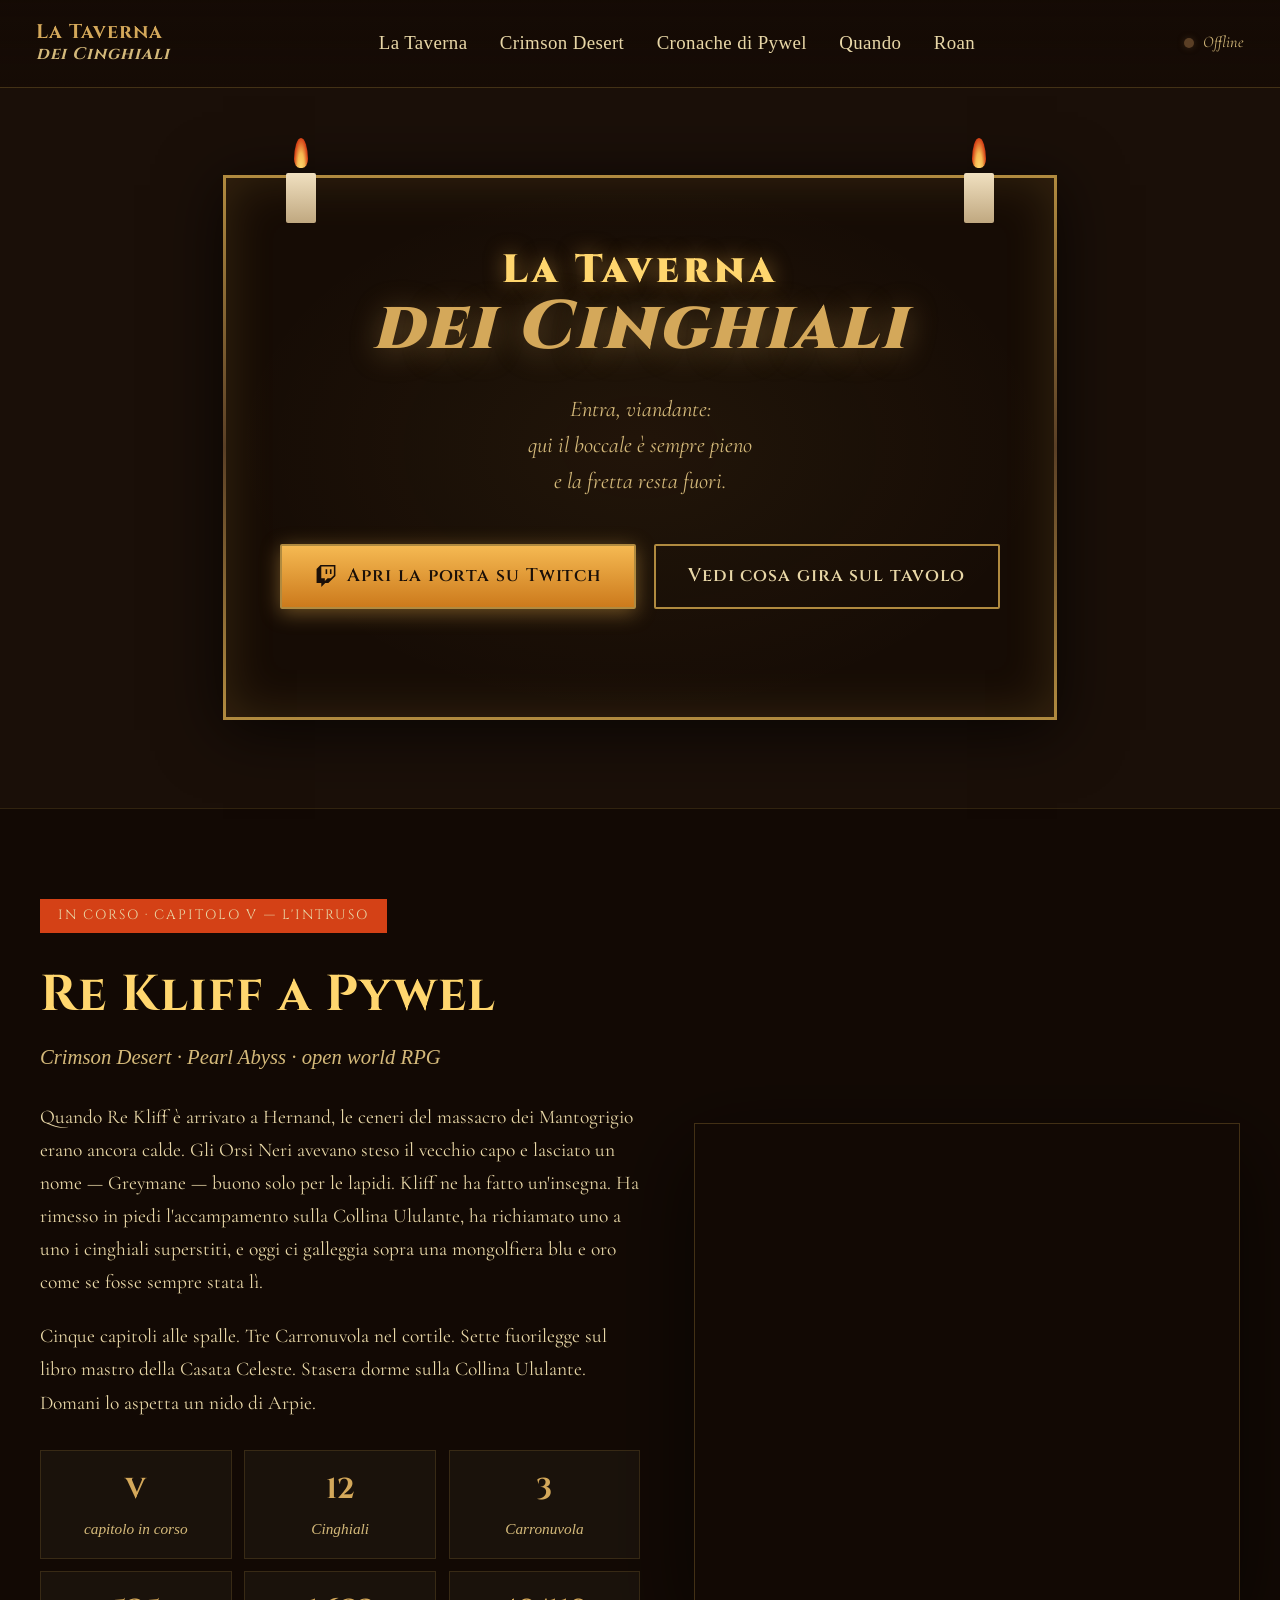
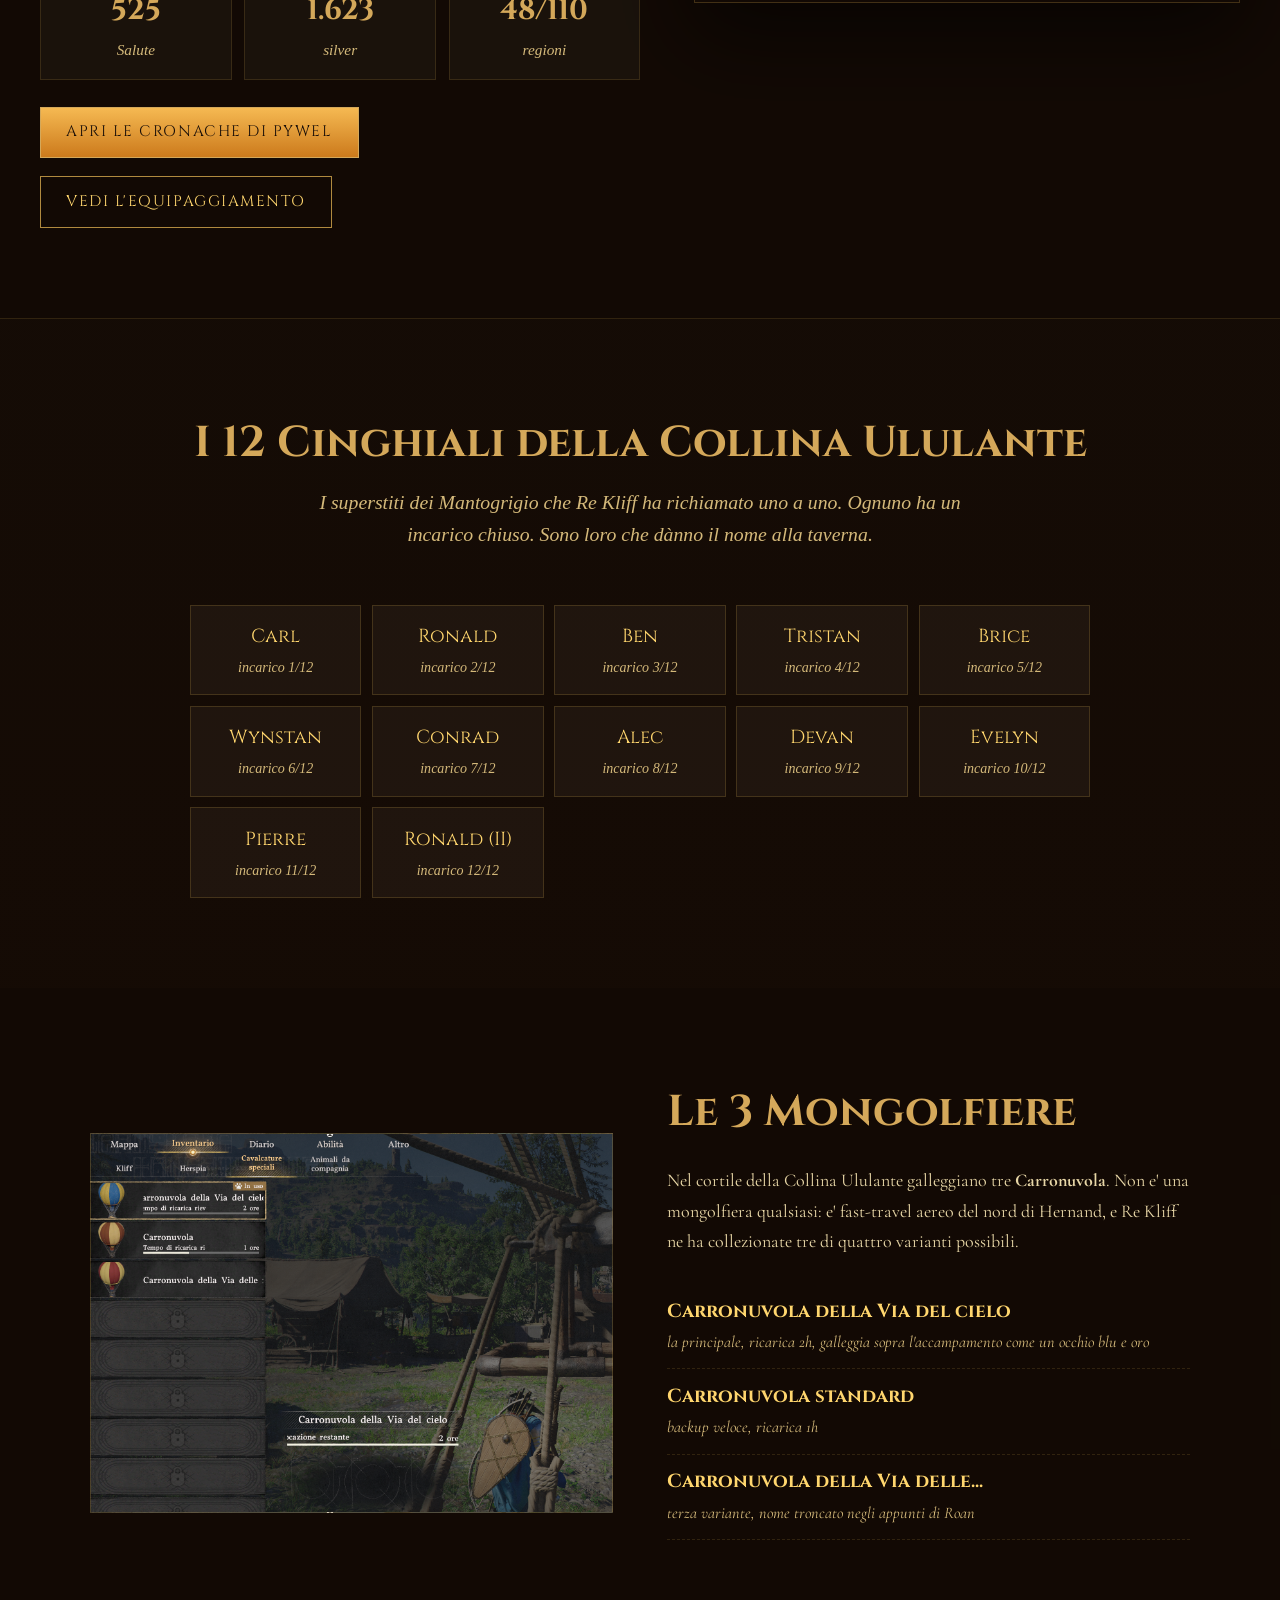
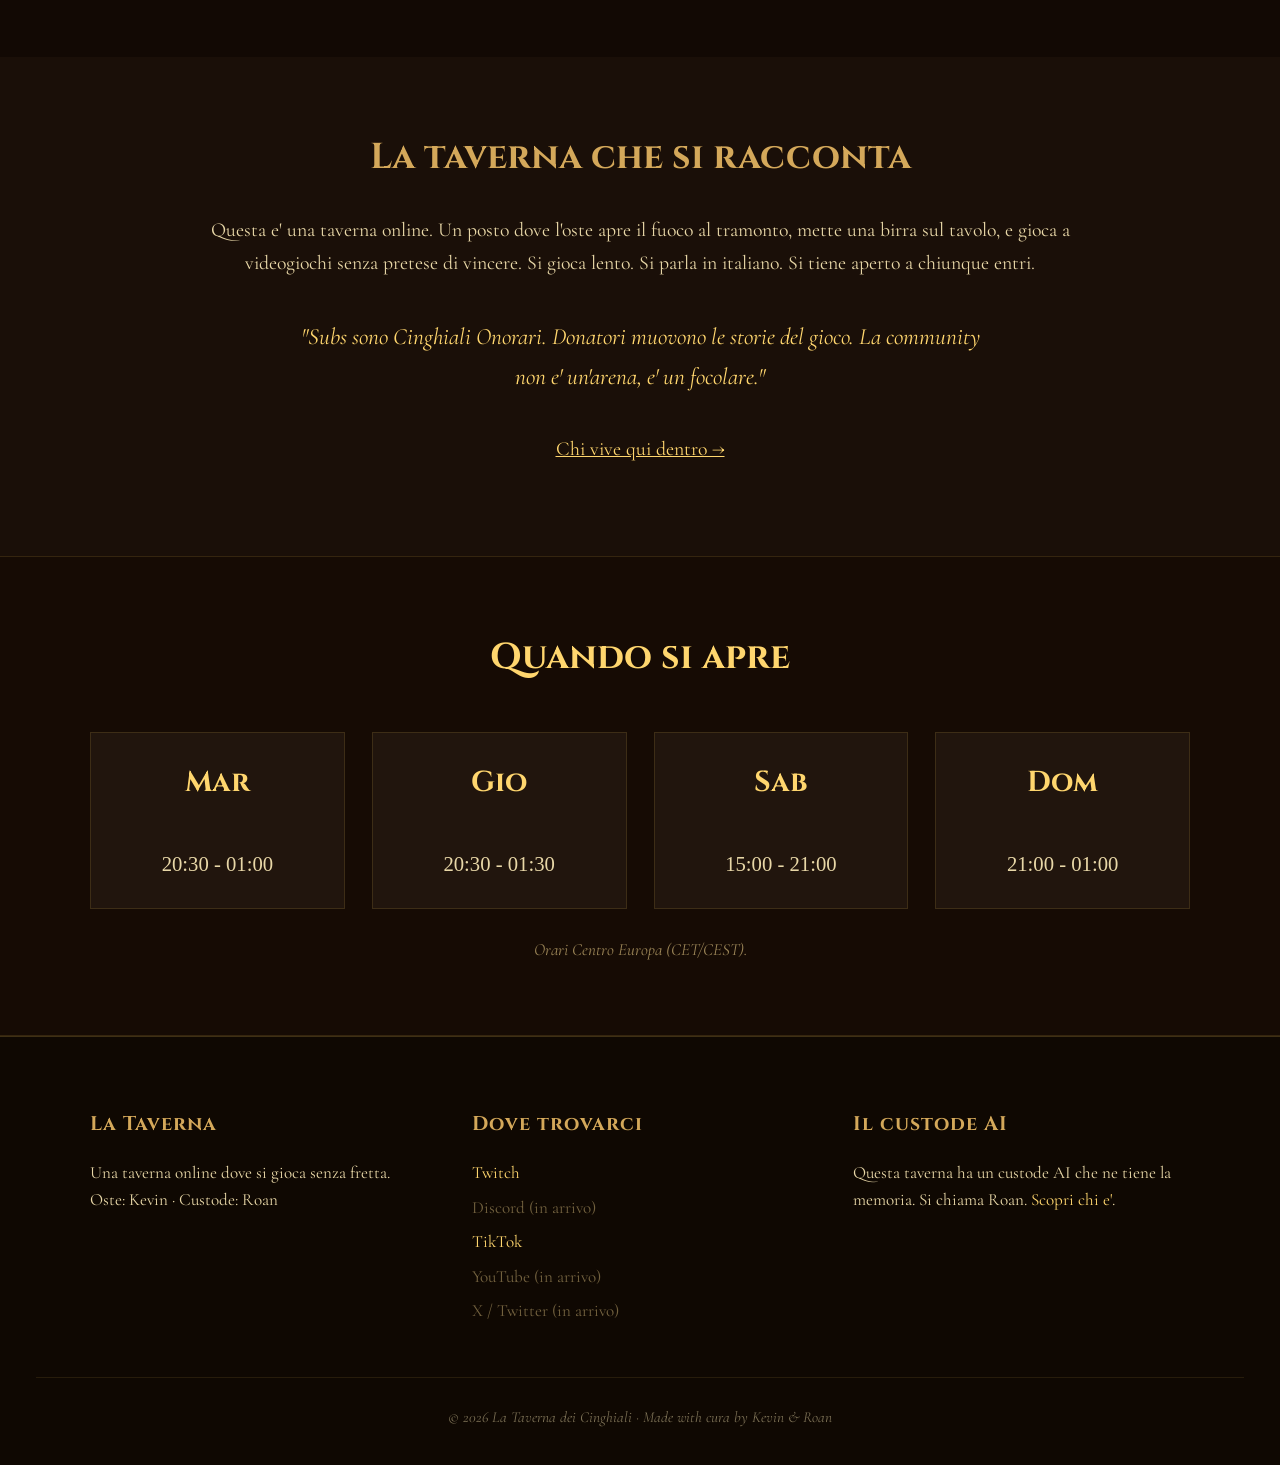
==== commit c903cf5b: "WOW refactor: tolto audio, tolto emoji, nav diretta su Crimson Desert + Cronache - Audio ambient (fi" ====
--- a/index.html
+++ b/index.html
@@ -4,24 +4,266 @@
 <meta charset="UTF-8">
 <meta name="viewport" content="width=device-width, initial-scale=1.0">
 <title>La Taverna dei Cinghiali</title>
-<meta name="description" content="Una taverna online dove si gioca senza fretta. RPG, survival, co-op. Italiano, chill, niente meta. Entra e siediti.">
-
-<!-- Open Graph (preview link su WhatsApp/X/Discord/Telegram) -->
+<meta name="description" content="Re Kliff regna a Pywel, capitolo V al 90 percento. 12 Cinghiali reclutati alla Collina Ululante, 3 mongolfiere, banca della Casata Celeste mezzo ripulita. La taverna online dove si gioca lento, in italiano.">
+
 <meta property="og:title" content="La Taverna dei Cinghiali">
-<meta property="og:description" content="Entra, viandante: qui il boccale è sempre pieno e la fretta resta fuori. RPG, survival, italiano, chill.">
-<meta property="og:image" content="https://roan-labs.github.io/latavernadeicinghiali-site/assets/games/crimson-desert.jpg">
+<meta property="og:description" content="La cronaca di Re Kliff a Pywel. Crimson Desert, RPG, italiano, niente fretta.">
+<meta property="og:image" content="https://roan-labs.github.io/latavernadeicinghiali-site/assets/games/crimson-screens/accampamento.png">
 <meta property="og:type" content="website">
 <meta property="og:url" content="https://roan-labs.github.io/latavernadeicinghiali-site/">
 <meta property="og:locale" content="it_IT">
 <meta name="twitter:card" content="summary_large_image">
 
-<!-- Favicon SVG inline (boar emoji as fallback) -->
-<link rel="icon" href="data:image/svg+xml,&lt;svg xmlns='http://www.w3.org/2000/svg' viewBox='0 0 100 100'&gt;&lt;text y='.9em' font-size='90'&gt;🐗&lt;/text&gt;&lt;/svg&gt;">
+<link rel="icon" href="data:image/svg+xml,&lt;svg xmlns='http://www.w3.org/2000/svg' viewBox='0 0 32 32'&gt;&lt;rect width='32' height='32' fill='%230f0803'/&gt;&lt;text x='50%' y='62%' text-anchor='middle' font-family='Georgia,serif' font-size='22' fill='%23f5b952'&gt;T&lt;/text&gt;&lt;/svg&gt;">
 
 <link rel="preconnect" href="https://fonts.googleapis.com">
 <link rel="preconnect" href="https://fonts.gstatic.com" crossorigin>
 <link href="https://fonts.googleapis.com/css2?family=Cinzel:wght@400;600;700;900&family=Cormorant+Garamond:ital,wght@0,400;0,500;0,600;1,400&family=IM+Fell+English:ital@0;1&display=swap" rel="stylesheet">
 <link rel="stylesheet" href="assets/style.css">
+<style>
+.kliff-strip {
+  padding: 5rem 2rem;
+  background: rgba(15,8,3,0.7);
+  border-top: 1px solid rgba(176,138,63,0.2);
+  border-bottom: 1px solid rgba(176,138,63,0.2);
+}
+.kliff-strip .container {
+  max-width: 1200px;
+  margin: 0 auto;
+  display: grid;
+  grid-template-columns: 1.1fr 1fr;
+  gap: 3rem;
+  align-items: center;
+}
+.kliff-strip .image {
+  height: 480px;
+  background-image: url('assets/games/crimson-screens/accampamento.png');
+  background-size: cover;
+  background-position: center;
+  filter: contrast(1.05);
+  border: 1px solid rgba(176,138,63,0.3);
+  box-shadow: 0 30px 80px rgba(0,0,0,0.6);
+}
+.kliff-strip .chapter-tag {
+  display: inline-block;
+  padding: 0.35rem 1rem;
+  background: var(--ember);
+  color: var(--parchment);
+  font-family: 'Cinzel', serif;
+  font-size: 0.75rem;
+  letter-spacing: 0.15em;
+  text-transform: uppercase;
+  margin-bottom: 1.2rem;
+}
+.kliff-strip h2 {
+  font-family: 'Cinzel', serif;
+  font-size: 2.8rem;
+  color: var(--candle-bright);
+  margin-bottom: 0.3rem;
+  letter-spacing: 0.02em;
+}
+.kliff-strip .subtitle {
+  font-family: 'IM Fell English', serif;
+  font-style: italic;
+  color: var(--parchment-warm);
+  font-size: 1.15rem;
+  margin-bottom: 1.5rem;
+}
+.kliff-strip p.lede {
+  color: var(--parchment);
+  font-size: 1.08rem;
+  line-height: 1.7;
+  margin-bottom: 1.2rem;
+}
+.kliff-numbers {
+  display: grid;
+  grid-template-columns: repeat(3, 1fr);
+  gap: 0.7rem;
+  margin: 1.7rem 0 1.5rem;
+}
+.kliff-numbers .n {
+  text-align: center;
+  padding: 0.9rem 0.4rem;
+  background: rgba(232,215,167,0.04);
+  border: 1px solid rgba(176,138,63,0.2);
+}
+.kliff-numbers .n strong {
+  display: block;
+  font-family: 'Cinzel', serif;
+  font-size: 1.6rem;
+  color: var(--gold-bright);
+  font-weight: 700;
+}
+.kliff-numbers .n span {
+  display: block;
+  font-family: 'IM Fell English', serif;
+  font-style: italic;
+  font-size: 0.85rem;
+  color: var(--parchment-warm);
+  margin-top: 0.2rem;
+}
+.kliff-strip .cta-row {
+  display: flex;
+  gap: 1rem;
+  margin-top: 1.5rem;
+  flex-wrap: wrap;
+}
+.kliff-strip .btn {
+  display: inline-block;
+  padding: 0.7rem 1.4rem;
+  text-decoration: none;
+  font-family: 'Cinzel', serif;
+  font-size: 0.85rem;
+  letter-spacing: 0.1em;
+  text-transform: uppercase;
+  border: 1px solid var(--gold);
+  color: var(--candle-bright);
+  background: transparent;
+  transition: all 0.2s;
+}
+.kliff-strip .btn:hover { background: var(--gold); color: var(--wood-dark); }
+.kliff-strip .btn.primary {
+  background: linear-gradient(to bottom, var(--candle), var(--candle-deep));
+  color: var(--wood-dark);
+  border-color: var(--gold-bright);
+}
+.kliff-strip .btn.primary:hover { filter: brightness(1.1); }
+@media (max-width: 900px) {
+  .kliff-strip .container { grid-template-columns: 1fr; }
+  .kliff-strip .image { height: 280px; }
+}
+
+.cinghiali-strip {
+  padding: 5rem 2rem;
+  background: linear-gradient(to bottom, rgba(15,8,3,0.5), rgba(20,10,4,0.85));
+}
+.cinghiali-strip .container { max-width: 1200px; margin: 0 auto; }
+.cinghiali-strip .heading {
+  text-align: center;
+  margin-bottom: 3rem;
+}
+.cinghiali-strip h2 {
+  font-family: 'Cinzel', serif;
+  font-size: 2.4rem;
+  color: var(--gold-bright);
+  margin-bottom: 0.5rem;
+}
+.cinghiali-strip .sub {
+  font-family: 'IM Fell English', serif;
+  font-style: italic;
+  color: var(--parchment-warm);
+  font-size: 1.1rem;
+  max-width: 700px;
+  margin: 0 auto;
+}
+.cinghiali-list {
+  display: grid;
+  grid-template-columns: repeat(auto-fill, minmax(170px, 1fr));
+  gap: 0.6rem;
+  max-width: 900px;
+  margin: 0 auto;
+}
+.cinghiale {
+  padding: 0.9rem 1rem;
+  background: rgba(232,215,167,0.05);
+  border: 1px solid rgba(176,138,63,0.25);
+  text-align: center;
+}
+.cinghiale .name {
+  font-family: 'Cinzel', serif;
+  font-size: 1.05rem;
+  color: var(--candle-bright);
+  display: block;
+}
+.cinghiale .status {
+  font-family: 'IM Fell English', serif;
+  font-style: italic;
+  font-size: 0.78rem;
+  color: var(--parchment-warm);
+  margin-top: 0.2rem;
+  display: block;
+}
+
+.mongolfiere {
+  padding: 5rem 2rem;
+  background: rgba(15,8,3,0.7);
+}
+.mongolfiere .container {
+  max-width: 1100px;
+  margin: 0 auto;
+  display: grid;
+  grid-template-columns: 1fr 1fr;
+  gap: 3rem;
+  align-items: center;
+}
+.mongolfiere .image {
+  height: 380px;
+  background-image: url('assets/games/crimson-screens/carronuvola.png');
+  background-size: cover;
+  background-position: center;
+  border: 1px solid rgba(176,138,63,0.3);
+}
+.mongolfiere h2 {
+  font-family: 'Cinzel', serif;
+  font-size: 2.4rem;
+  color: var(--gold-bright);
+  margin-bottom: 1rem;
+}
+.mongolfiere ul {
+  list-style: none;
+  padding: 0;
+  margin: 1.5rem 0;
+}
+.mongolfiere ul li {
+  padding: 0.7rem 0;
+  border-bottom: 1px dashed rgba(176,138,63,0.2);
+  color: var(--parchment);
+}
+.mongolfiere ul li strong {
+  color: var(--candle-bright);
+  font-family: 'Cinzel', serif;
+  display: block;
+  font-size: 1.05rem;
+}
+.mongolfiere ul li span {
+  font-style: italic;
+  color: var(--parchment-warm);
+  font-size: 0.9rem;
+}
+@media (max-width: 900px) {
+  .mongolfiere .container { grid-template-columns: 1fr; }
+  .mongolfiere .image { height: 240px; }
+}
+
+.house-strip {
+  padding: 4rem 2rem;
+}
+.house-strip .container {
+  max-width: 900px;
+  margin: 0 auto;
+  text-align: center;
+}
+.house-strip h2 {
+  font-family: 'Cinzel', serif;
+  font-size: 2rem;
+  color: var(--gold-bright);
+  margin-bottom: 1.5rem;
+}
+.house-strip p {
+  font-size: 1.1rem;
+  color: var(--parchment);
+  line-height: 1.7;
+  margin-bottom: 1rem;
+}
+.house-strip p.quote {
+  font-family: 'Cormorant Garamond', serif;
+  font-style: italic;
+  font-size: 1.3rem;
+  color: var(--candle-bright);
+  margin: 2rem auto;
+  max-width: 700px;
+}
+</style>
 </head>
 <body class="home">
 
@@ -33,135 +275,163 @@
 
 <header class="top-nav">
   <a href="/" class="brand">
-    <span class="brand-mark">🍖</span>
-    <span class="brand-text">La Taverna<br><em>dei Cinghiali</em></span>
+  <span class="brand-text">La Taverna<br><em>dei Cinghiali</em></span>
   </a>
   <nav>
     <a href="/la-taverna.html">La Taverna</a>
-    <a href="/giochi.html">I Giochi</a>
-    <a href="/diario.html">Il Diario</a>
+    <a href="/giochi/crimson-desert.html">Crimson Desert</a>
+    <a href="/giochi/situazione.html">Cronache di Pywel</a>
+    <a href="/schedule.html">Quando</a>
     <a href="/roan.html">Roan</a>
-    <a href="/schedule.html">Quando</a>
   </nav>
   <div class="status" id="live-status">
-    <span class="dot offline"></span>
-    <span>Taverna chiusa</span>
+  <span class="dot offline"></span>
+  <span>Offline</span>
   </div>
 </header>
 
 <main class="entrance">
   <div class="door-frame">
-    <div class="candle left">
-      <div class="flame"></div>
-      <div class="wax"></div>
-    </div>
-    <div class="candle right">
-      <div class="flame"></div>
-      <div class="wax"></div>
-    </div>
-    <h1 class="title">
-      <span class="word-1">La Taverna</span>
-      <span class="word-2">dei Cinghiali</span>
-    </h1>
-    <p class="lead">Entra, viandante:<br>
-    qui il boccale è sempre pieno<br>
-    e la fretta resta fuori.</p>
-
-    <div class="ctas">
-      <a class="cta primary" href="https://twitch.tv/latavernadeicinghiali" target="_blank" rel="noopener">
-        <svg viewBox="0 0 24 24" width="22" height="22" fill="currentColor"><path d="M11.571 4.714h1.715v5.143H11.57zm4.715 0H18v5.143h-1.714zM6 0L1.714 4.286v15.428h5.143V24l4.286-4.286h3.428L22.286 12V0zm14.571 11.143l-3.428 3.428h-3.429l-3 3v-3H6.857V1.714h13.714Z"/></svg>
-        <span>Apri la porta su Twitch</span>
-      </a>
-      <a class="cta secondary" href="/giochi.html">
-        <span>Sfoglia il libro dei giochi</span>
-      </a>
-    </div>
+  <div class="candle left">
+  <div class="flame"></div>
+  <div class="wax"></div>
+  </div>
+  <div class="candle right">
+  <div class="flame"></div>
+  <div class="wax"></div>
+  </div>
+  <h1 class="title">
+  <span class="word-1">La Taverna</span>
+  <span class="word-2">dei Cinghiali</span>
+  </h1>
+  <p class="lead">Entra, viandante:<br>
+  qui il boccale è sempre pieno<br>
+  e la fretta resta fuori.</p>
+
+  <div class="ctas">
+  <a class="cta primary" href="https://twitch.tv/latavernadeicinghiali" target="_blank" rel="noopener">
+  <svg viewBox="0 0 24 24" width="22" height="22" fill="currentColor"><path d="M11.571 4.714h1.715v5.143H11.57zm4.715 0H18v5.143h-1.714zM6 0L1.714 4.286v15.428h5.143V24l4.286-4.286h3.428L22.286 12V0zm14.571 11.143l-3.428 3.428h-3.429l-3 3v-3H6.857V1.714h13.714Z"/></svg>
+  <span>Apri la porta su Twitch</span>
+  </a>
+  <a class="cta secondary" href="/giochi/crimson-desert.html">
+  <span>Vedi cosa gira sul tavolo</span>
+  </a>
+  </div>
 
   </div>
 </main>
 
-<section class="welcome">
+<section class="kliff-strip">
   <div class="container">
-    <h2>Benvenuto, forestiero</h2>
-    <p>Questa e' una taverna online. Un posto dove l'oste apre il fuoco al tramonto, mette una birra sul tavolo, e gioca a videogiochi senza pretese di vincere. <strong>Si gioca lento.</strong> Si parla in italiano. Si tiene aperto a chiunque entri.</p>
-
-    <div class="three-cards">
-      <div class="card">
-        <span class="card-icon">🎮</span>
-        <h3>I Giochi</h3>
-        <p>RPG longevi, survival a fuoco lento, indie con anima. Quel che gira sul tavolo cambia. Apri il libro e vedi cosa c'e' adesso.</p>
-        <a href="/giochi.html">Sfoglia il libro</a>
+    <div>
+      <span class="chapter-tag">In corso · Capitolo V — L'intruso</span>
+      <h2>Re Kliff a Pywel</h2>
+      <p class="subtitle">Crimson Desert · Pearl Abyss · open world RPG</p>
+      <p class="lede">Quando Re Kliff è arrivato a Hernand, le ceneri del massacro dei Mantogrigio erano ancora calde. Gli Orsi Neri avevano steso il vecchio capo e lasciato un nome — Greymane — buono solo per le lapidi. Kliff ne ha fatto un'insegna. Ha rimesso in piedi l'accampamento sulla Collina Ululante, ha richiamato uno a uno i cinghiali superstiti, e oggi ci galleggia sopra una mongolfiera blu e oro come se fosse sempre stata lì.</p>
+      <p class="lede">Cinque capitoli alle spalle. Tre Carronuvola nel cortile. Sette fuorilegge sul libro mastro della Casata Celeste. Stasera dorme sulla Collina Ululante. Domani lo aspetta un nido di Arpie.</p>
+
+      <div class="kliff-numbers">
+        <div class="n"><strong>V</strong><span>capitolo in corso</span></div>
+        <div class="n"><strong>12</strong><span>Cinghiali</span></div>
+        <div class="n"><strong>3</strong><span>Carronuvola</span></div>
+        <div class="n"><strong>525</strong><span>Salute</span></div>
+        <div class="n"><strong>1.623</strong><span>silver</span></div>
+        <div class="n"><strong>48/110</strong><span>regioni</span></div>
       </div>
-      <div class="card">
-        <span class="card-icon">📜</span>
-        <h3>Il Diario</h3>
-        <p>Ogni sessione live diventa un'entrata. Sommari, screenshot, momenti memorabili, scelte della chat. Lo aggiorna Roan, il custode AI.</p>
-        <a href="/diario.html">Apri il diario</a>
-      </div>
-      <div class="card">
-        <span class="card-icon">🐗</span>
-        <h3>I Cinghiali</h3>
-        <p>Cosi' si chiama chi entra spesso. Subs sono Cinghiali Onorari. Donatori muovono le storie del gioco. La community e' il vero protagonista.</p>
-        <a href="/la-taverna.html">Conosci la casa</a>
+
+      <div class="cta-row">
+        <a class="btn primary" href="/giochi/situazione.html">Apri le Cronache di Pywel</a>
+        <a class="btn" href="/giochi/equipaggiamento.html">Vedi l'equipaggiamento</a>
       </div>
     </div>
+    <div class="image" role="img" aria-label="L'accampamento dei Mantogrigio sulla Collina Ululante con la mongolfiera blu e oro sopra"></div>
   </div>
 </section>
 
-<section class="welcome" style="padding-top:0;">
+<section class="cinghiali-strip">
   <div class="container">
-    <h2 style="margin-bottom:2rem;">Sul tavolo adesso</h2>
-    <a href="/giochi/crimson-desert.html" style="display:block;text-decoration:none;color:var(--parchment);max-width:900px;margin:0 auto;">
-      <div style="position:relative;height:340px;border:1px solid rgba(176,138,63,0.3);overflow:hidden;transition:all 0.3s;" onmouseover="this.style.borderColor='var(--gold-bright)';this.style.transform='translateY(-4px)';this.style.boxShadow='0 12px 40px rgba(0,0,0,0.6)';" onmouseout="this.style.borderColor='rgba(176,138,63,0.3)';this.style.transform='translateY(0)';this.style.boxShadow='none';">
-        <div style="position:absolute;inset:0;background-image:url('assets/games/crimson-screens/accampamento.png');background-size:cover;background-position:center;filter:brightness(0.55) contrast(1.1);"></div>
-        <div style="position:absolute;inset:0;background:linear-gradient(to top, rgba(15,8,3,0.95) 0%, rgba(15,8,3,0.3) 50%, transparent 100%);"></div>
-        <div style="position:absolute;bottom:0;padding:2rem;z-index:2;">
-          <span style="display:inline-block;padding:0.3rem 0.8rem;background:var(--ember);color:var(--parchment);font-family:'Cinzel',serif;font-size:0.8rem;letter-spacing:0.1em;margin-bottom:0.7rem;text-transform:uppercase;">In corso · Capitolo V</span>
-          <h3 style="font-family:'Cinzel',serif;font-size:2.2rem;color:var(--candle-bright);margin-bottom:0.5rem;">Crimson Desert</h3>
-          <p style="color:var(--parchment-warm);font-style:italic;max-width:600px;">Re Kliff regna a Pywel da 5 capitoli. 12 Cinghiali reclutati, 3 mongolfiere, una nido di Arpie da affrontare. <span style="color:var(--candle-bright);">Apri il diario →</span></p>
-        </div>
-      </div>
-    </a>
+    <div class="heading">
+      <h2>I 12 Cinghiali della Collina Ululante</h2>
+      <p class="sub">I superstiti dei Mantogrigio che Re Kliff ha richiamato uno a uno. Ognuno ha un incarico chiuso. Sono loro che dànno il nome alla taverna.</p>
+    </div>
+    <div class="cinghiali-list">
+      <div class="cinghiale"><span class="name">Carl</span><span class="status">incarico 1/12</span></div>
+      <div class="cinghiale"><span class="name">Ronald</span><span class="status">incarico 2/12</span></div>
+      <div class="cinghiale"><span class="name">Ben</span><span class="status">incarico 3/12</span></div>
+      <div class="cinghiale"><span class="name">Tristan</span><span class="status">incarico 4/12</span></div>
+      <div class="cinghiale"><span class="name">Brice</span><span class="status">incarico 5/12</span></div>
+      <div class="cinghiale"><span class="name">Wynstan</span><span class="status">incarico 6/12</span></div>
+      <div class="cinghiale"><span class="name">Conrad</span><span class="status">incarico 7/12</span></div>
+      <div class="cinghiale"><span class="name">Alec</span><span class="status">incarico 8/12</span></div>
+      <div class="cinghiale"><span class="name">Devan</span><span class="status">incarico 9/12</span></div>
+      <div class="cinghiale"><span class="name">Evelyn</span><span class="status">incarico 10/12</span></div>
+      <div class="cinghiale"><span class="name">Pierre</span><span class="status">incarico 11/12</span></div>
+      <div class="cinghiale"><span class="name">Ronald (II)</span><span class="status">incarico 12/12</span></div>
+    </div>
+  </div>
+</section>
+
+<section class="mongolfiere">
+  <div class="container">
+    <div class="image" role="img" aria-label="I tre Carronuvola sopra l'accampamento"></div>
+    <div>
+      <h2>Le 3 Mongolfiere</h2>
+      <p style="color:var(--parchment);line-height:1.7;">Nel cortile della Collina Ululante galleggiano tre <strong>Carronuvola</strong>. Non e' una mongolfiera qualsiasi: e' fast-travel aereo del nord di Hernand, e Re Kliff ne ha collezionate tre di quattro varianti possibili.</p>
+      <ul>
+        <li><strong>Carronuvola della Via del cielo</strong><span>la principale, ricarica 2h, galleggia sopra l'accampamento come un occhio blu e oro</span></li>
+        <li><strong>Carronuvola standard</strong><span>backup veloce, ricarica 1h</span></li>
+        <li><strong>Carronuvola della Via delle...</strong><span>terza variante, nome troncato negli appunti di Roan</span></li>
+      </ul>
+    </div>
+  </div>
+</section>
+
+<section class="house-strip">
+  <div class="container">
+    <h2>La taverna che si racconta</h2>
+    <p>Questa e' una taverna online. Un posto dove l'oste apre il fuoco al tramonto, mette una birra sul tavolo, e gioca a videogiochi senza pretese di vincere. Si gioca lento. Si parla in italiano. Si tiene aperto a chiunque entri.</p>
+    <p class="quote">"Subs sono Cinghiali Onorari. Donatori muovono le storie del gioco. La community non e' un'arena, e' un focolare."</p>
+    <p><a href="/la-taverna.html" style="color:var(--candle-bright);">Chi vive qui dentro →</a></p>
   </div>
 </section>
 
 <section class="schedule-strip">
   <div class="container">
-    <h2>Quando si apre</h2>
-    <ul class="schedule-grid">
-      <li><strong>Mar</strong><br>20:30 - 01:00</li>
-      <li><strong>Gio</strong><br>20:30 - 01:30</li>
-      <li><strong>Sab</strong><br>15:00 - 21:00</li>
-      <li><strong>Dom</strong><br>21:00 - 01:00</li>
-    </ul>
-    <p class="tz">Orari Centro Europa (CET/CEST). Cambi annunciati su Discord.</p>
+  <h2>Quando si apre</h2>
+  <ul class="schedule-grid">
+  <li><strong>Mar</strong><br>20:30 - 01:00</li>
+  <li><strong>Gio</strong><br>20:30 - 01:30</li>
+  <li><strong>Sab</strong><br>15:00 - 21:00</li>
+  <li><strong>Dom</strong><br>21:00 - 01:00</li>
+  </ul>
+  <p class="tz">Orari Centro Europa (CET/CEST).</p>
   </div>
 </section>
 
 <footer>
   <div class="container footer-grid">
-    <div>
-      <h4>La Taverna</h4>
-      <p>Una taverna online dove si gioca senza fretta.<br>
-      Oste: Kevin · Custode: Roan</p>
-    </div>
-    <div>
-      <h4>Dove trovarci</h4>
-      <ul>
-        <li><a href="https://twitch.tv/latavernadeicinghiali" target="_blank" rel="noopener">Twitch</a></li>
-        <li><span style="color:var(--parchment-warm);opacity:0.5;">Discord (in arrivo)</span></li>
-        <li><a href="https://tiktok.com/@latavernadeicinghiali" target="_blank" rel="noopener">TikTok</a></li>
-        <li><span style="color:var(--parchment-warm);opacity:0.5;">YouTube (in arrivo)</span></li>
-        <li><span style="color:var(--parchment-warm);opacity:0.5;">X / Twitter (in arrivo)</span></li>
-      </ul>
-    </div>
-    <div>
-      <h4>Il custode AI</h4>
-      <p>Questa taverna ha un custode AI che ne tiene la memoria. Si chiama Roan. <a href="/roan.html">Scopri chi e'</a>.</p>
-    </div>
+  <div>
+  <h4>La Taverna</h4>
+  <p>Una taverna online dove si gioca senza fretta.<br>
+  Oste: Kevin · Custode: Roan</p>
+  </div>
+  <div>
+  <h4>Dove trovarci</h4>
+  <ul>
+  <li><a href="https://twitch.tv/latavernadeicinghiali" target="_blank" rel="noopener">Twitch</a></li>
+  <li><span style="color:var(--parchment-warm);opacity:0.5;">Discord (in arrivo)</span></li>
+  <li><a href="https://tiktok.com/@latavernadeicinghiali" target="_blank" rel="noopener">TikTok</a></li>
+  <li><span style="color:var(--parchment-warm);opacity:0.5;">YouTube (in arrivo)</span></li>
+  <li><span style="color:var(--parchment-warm);opacity:0.5;">X / Twitter (in arrivo)</span></li>
+  </ul>
+  </div>
+  <div>
+  <h4>Il custode AI</h4>
+  <p>Questa taverna ha un custode AI che ne tiene la memoria. Si chiama Roan. <a href="/roan.html">Scopri chi e'</a>.</p>
+  </div>
   </div>
   <div class="footer-bottom">
-    <span>&copy; 2026 La Taverna dei Cinghiali · Made with cura by Kevin &amp; Roan</span>
+  <span>&copy; 2026 La Taverna dei Cinghiali · Made with cura by Kevin &amp; Roan</span>
   </div>
 </footer>
 
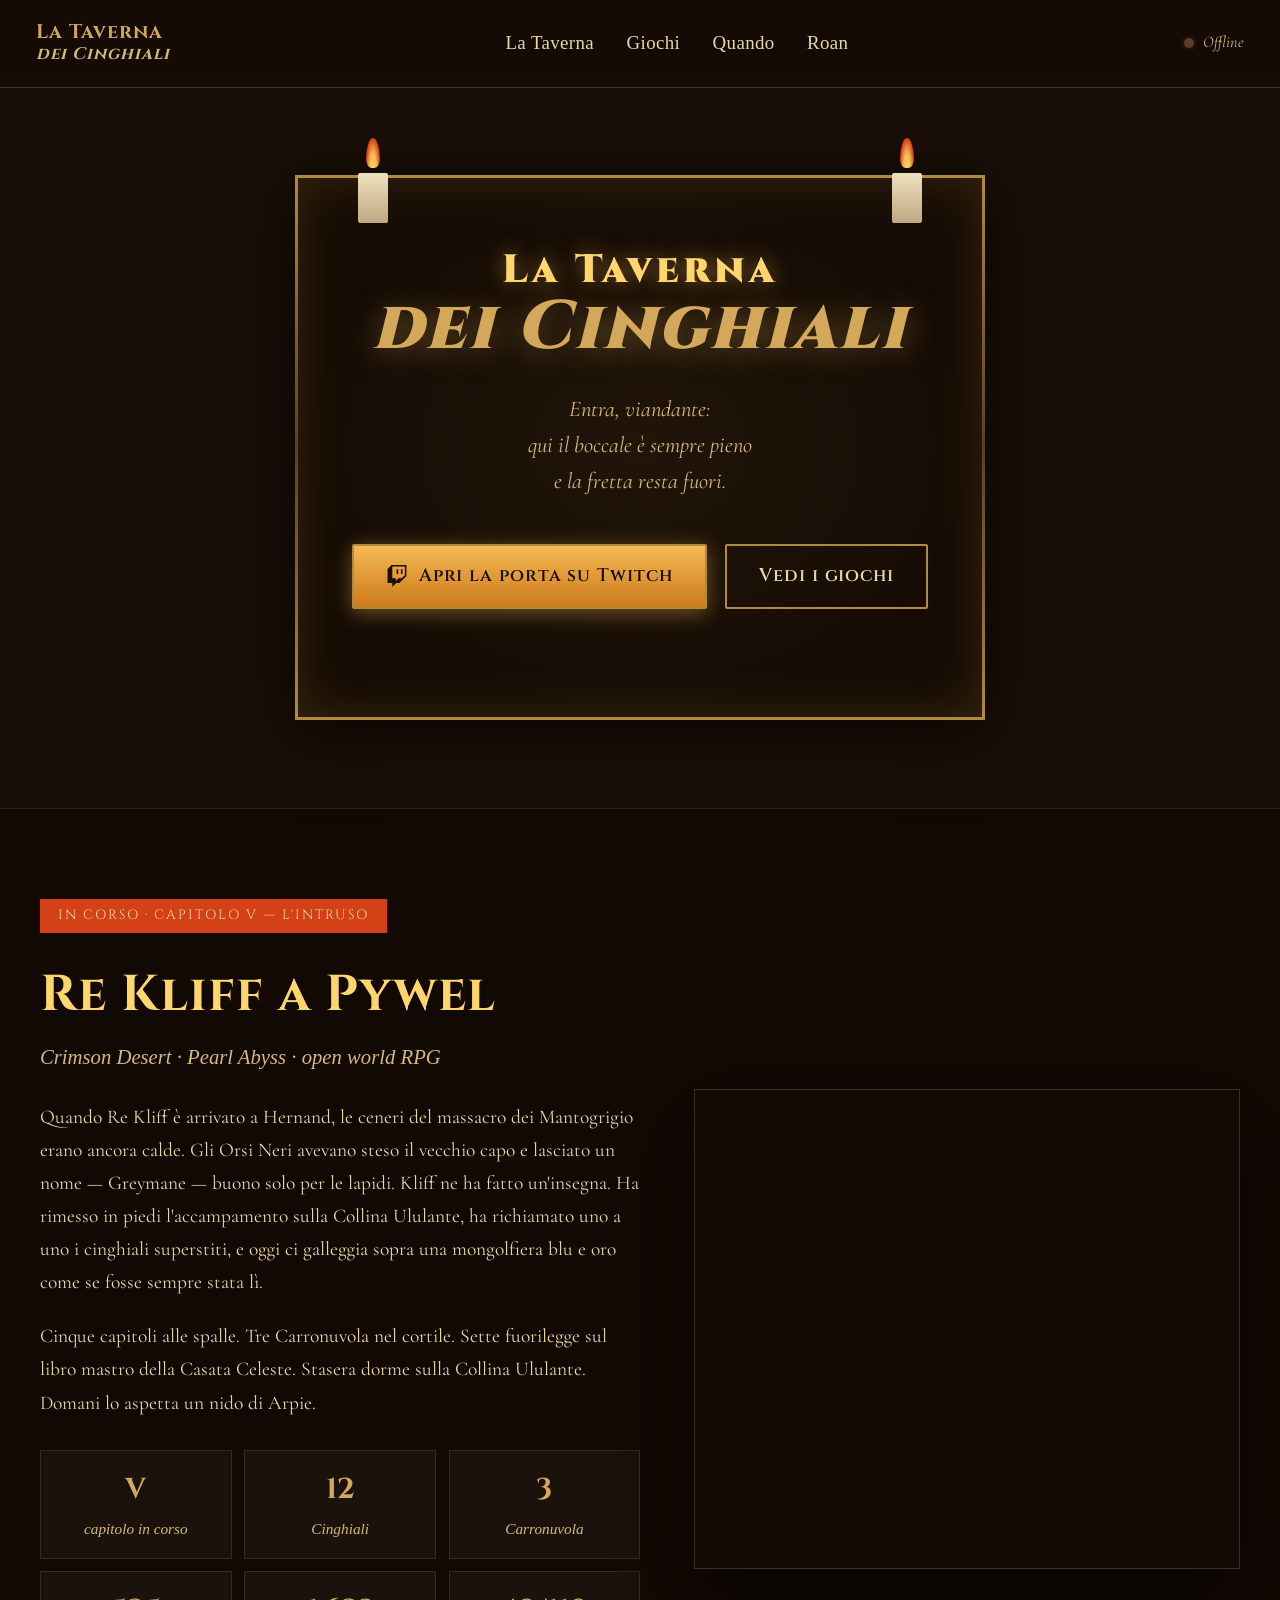
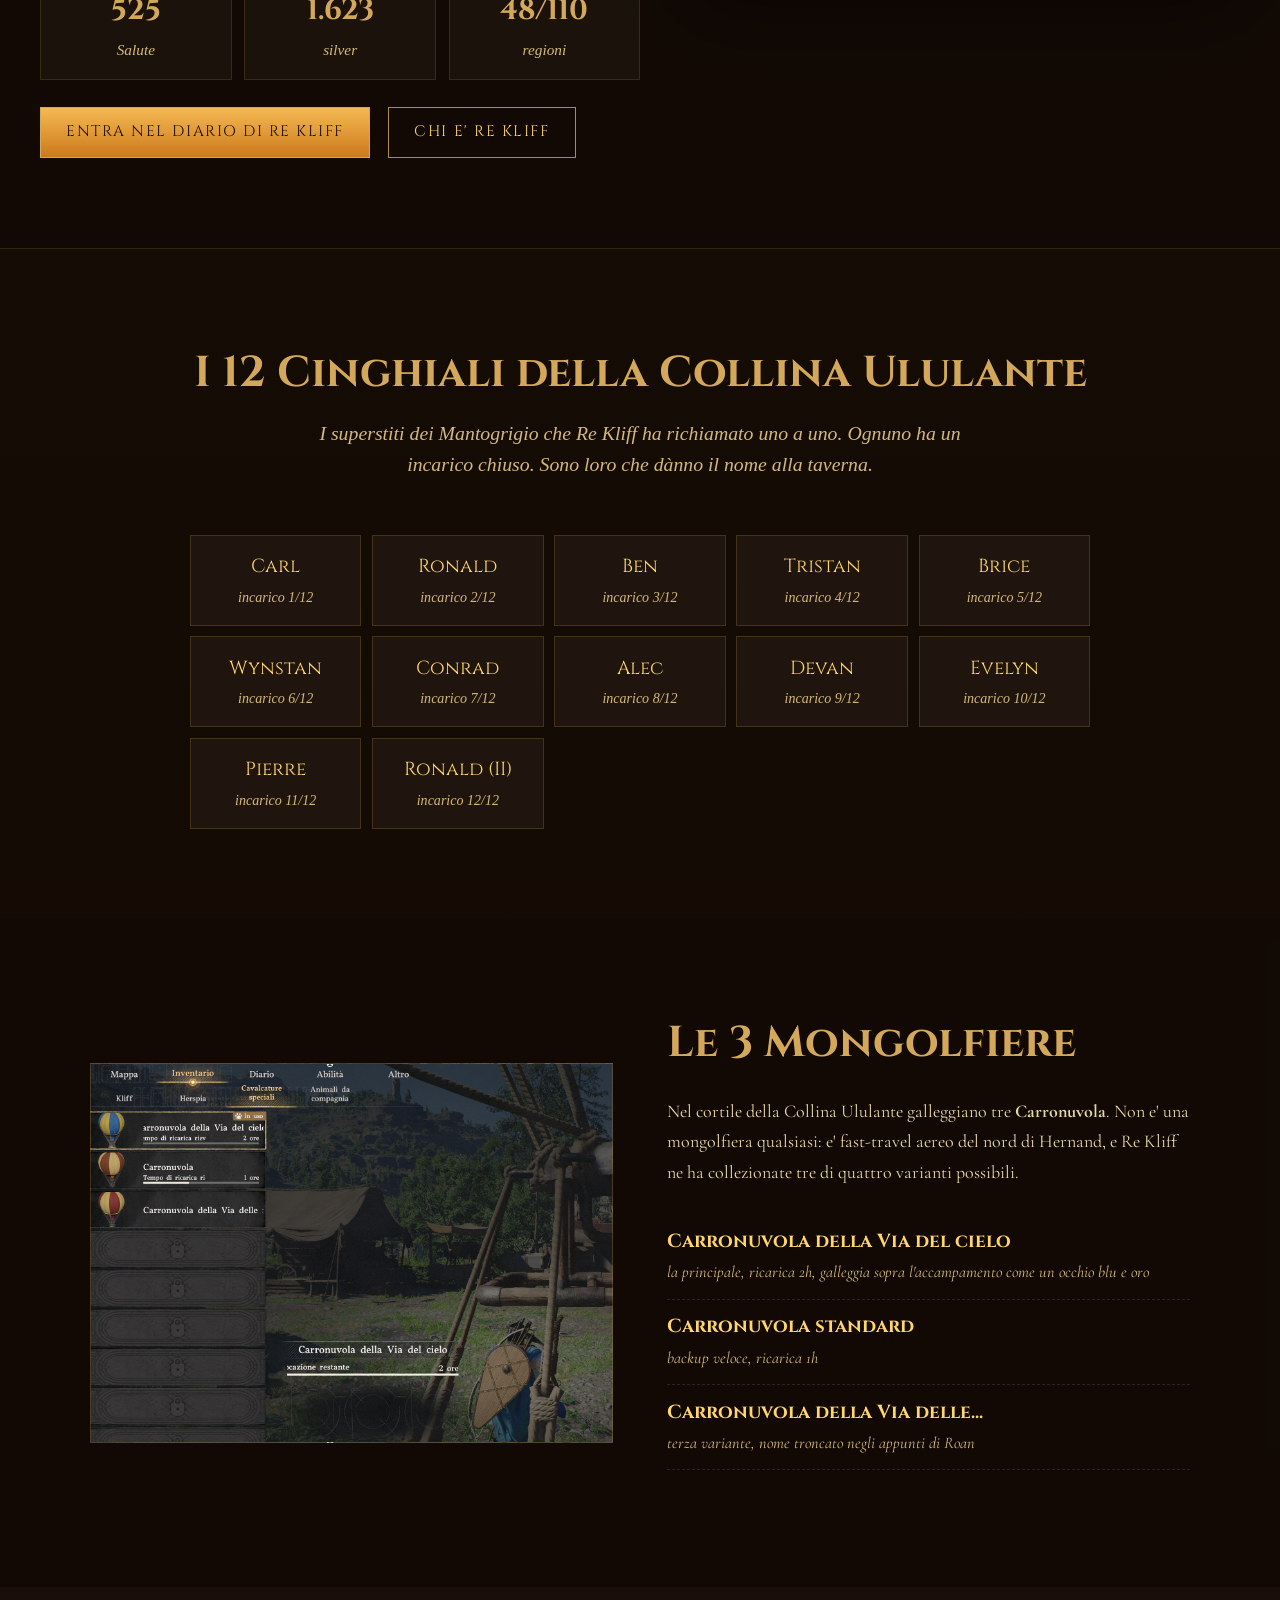
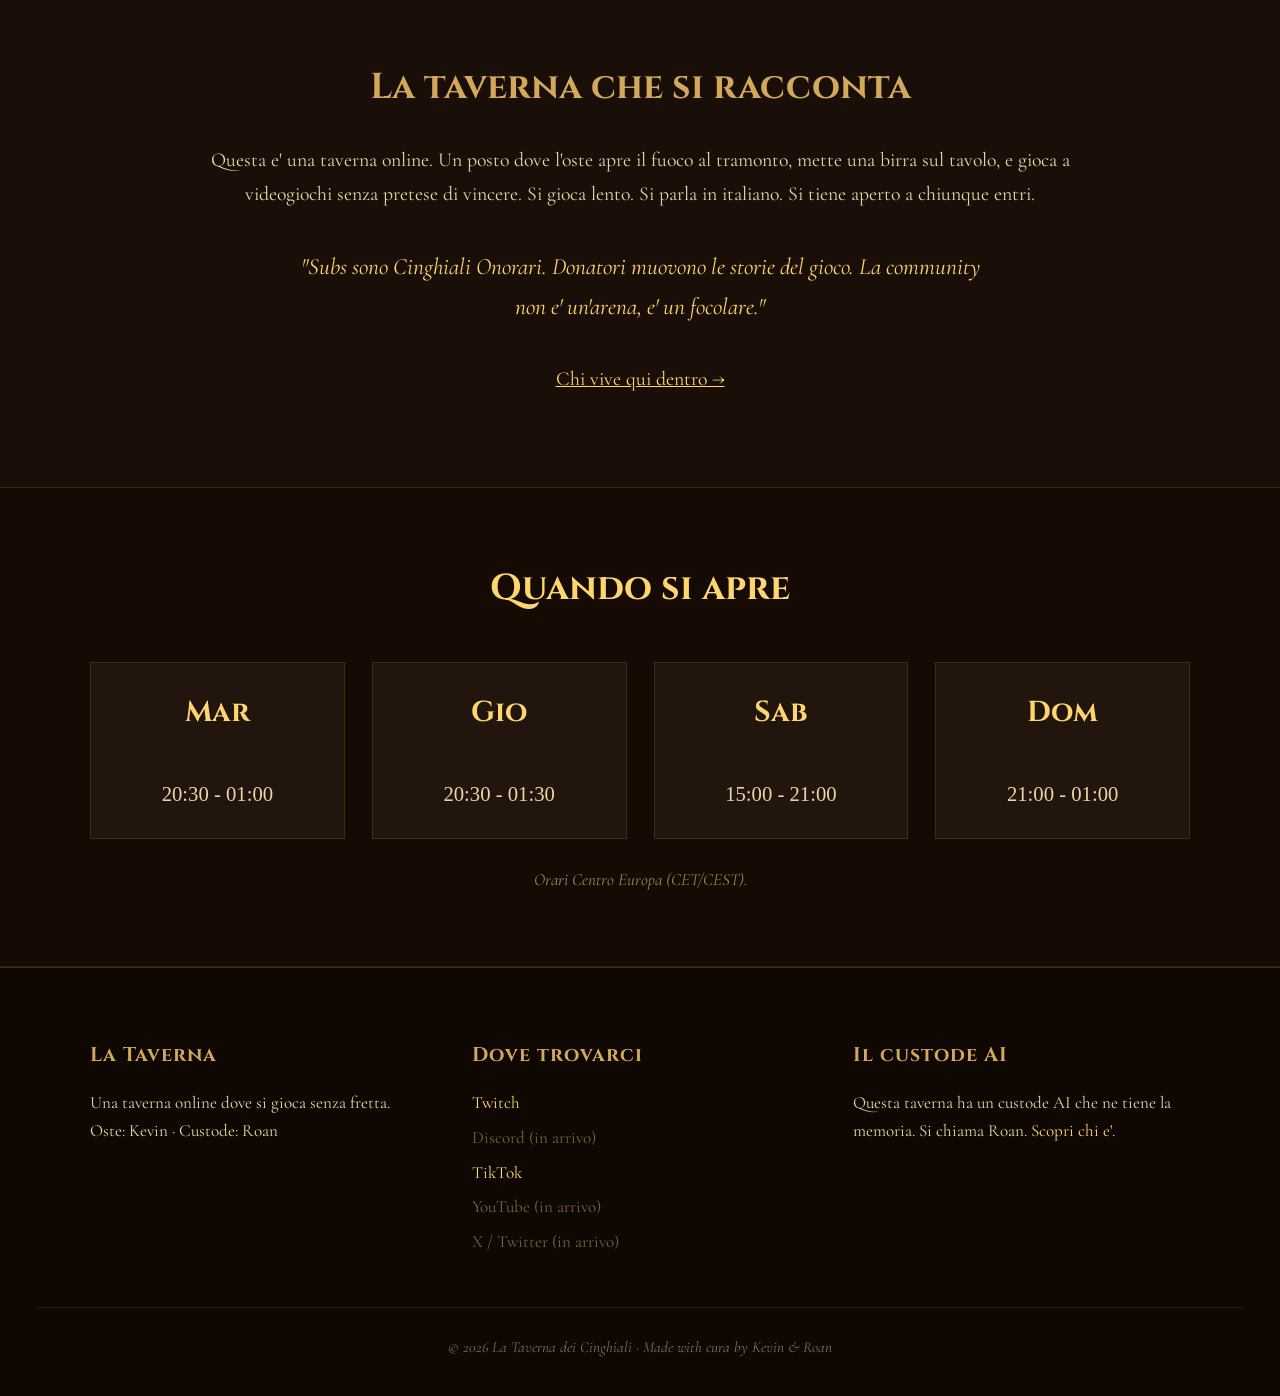
==== commit 203a0382: "Restructure: Giochi nav, Crimson hub con submenu 5 sezioni, bio Re Kliff + Mantogrigio - Nav top: La" ====
--- a/index.html
+++ b/index.html
@@ -274,15 +274,14 @@
 </div>
 
 <header class="top-nav">
-  <a href="/" class="brand">
+  <a href="index.html" class="brand">
   <span class="brand-text">La Taverna<br><em>dei Cinghiali</em></span>
   </a>
   <nav>
-    <a href="/la-taverna.html">La Taverna</a>
-    <a href="/giochi/crimson-desert.html">Crimson Desert</a>
-    <a href="/giochi/situazione.html">Cronache di Pywel</a>
-    <a href="/schedule.html">Quando</a>
-    <a href="/roan.html">Roan</a>
+    <a href="la-taverna.html">La Taverna</a>
+    <a href="giochi.html">Giochi</a>
+    <a href="schedule.html">Quando</a>
+    <a href="roan.html">Roan</a>
   </nav>
   <div class="status" id="live-status">
   <span class="dot offline"></span>
@@ -313,8 +312,8 @@
   <svg viewBox="0 0 24 24" width="22" height="22" fill="currentColor"><path d="M11.571 4.714h1.715v5.143H11.57zm4.715 0H18v5.143h-1.714zM6 0L1.714 4.286v15.428h5.143V24l4.286-4.286h3.428L22.286 12V0zm14.571 11.143l-3.428 3.428h-3.429l-3 3v-3H6.857V1.714h13.714Z"/></svg>
   <span>Apri la porta su Twitch</span>
   </a>
-  <a class="cta secondary" href="/giochi/crimson-desert.html">
-  <span>Vedi cosa gira sul tavolo</span>
+  <a class="cta secondary" href="giochi.html">
+  <span>Vedi i giochi</span>
   </a>
   </div>
 
@@ -340,8 +339,8 @@
       </div>
 
       <div class="cta-row">
-        <a class="btn primary" href="/giochi/situazione.html">Apri le Cronache di Pywel</a>
-        <a class="btn" href="/giochi/equipaggiamento.html">Vedi l'equipaggiamento</a>
+        <a class="btn primary" href="giochi/crimson-desert.html">Entra nel diario di Re Kliff</a>
+        <a class="btn" href="giochi/personaggio.html">Chi e' Re Kliff</a>
       </div>
     </div>
     <div class="image" role="img" aria-label="L'accampamento dei Mantogrigio sulla Collina Ululante con la mongolfiera blu e oro sopra"></div>
@@ -391,7 +390,7 @@
     <h2>La taverna che si racconta</h2>
     <p>Questa e' una taverna online. Un posto dove l'oste apre il fuoco al tramonto, mette una birra sul tavolo, e gioca a videogiochi senza pretese di vincere. Si gioca lento. Si parla in italiano. Si tiene aperto a chiunque entri.</p>
     <p class="quote">"Subs sono Cinghiali Onorari. Donatori muovono le storie del gioco. La community non e' un'arena, e' un focolare."</p>
-    <p><a href="/la-taverna.html" style="color:var(--candle-bright);">Chi vive qui dentro →</a></p>
+    <p><a href="la-taverna.html" style="color:var(--candle-bright);">Chi vive qui dentro →</a></p>
   </div>
 </section>
 
@@ -427,7 +426,7 @@
   </div>
   <div>
   <h4>Il custode AI</h4>
-  <p>Questa taverna ha un custode AI che ne tiene la memoria. Si chiama Roan. <a href="/roan.html">Scopri chi e'</a>.</p>
+  <p>Questa taverna ha un custode AI che ne tiene la memoria. Si chiama Roan. <a href="roan.html">Scopri chi e'</a>.</p>
   </div>
   </div>
   <div class="footer-bottom">
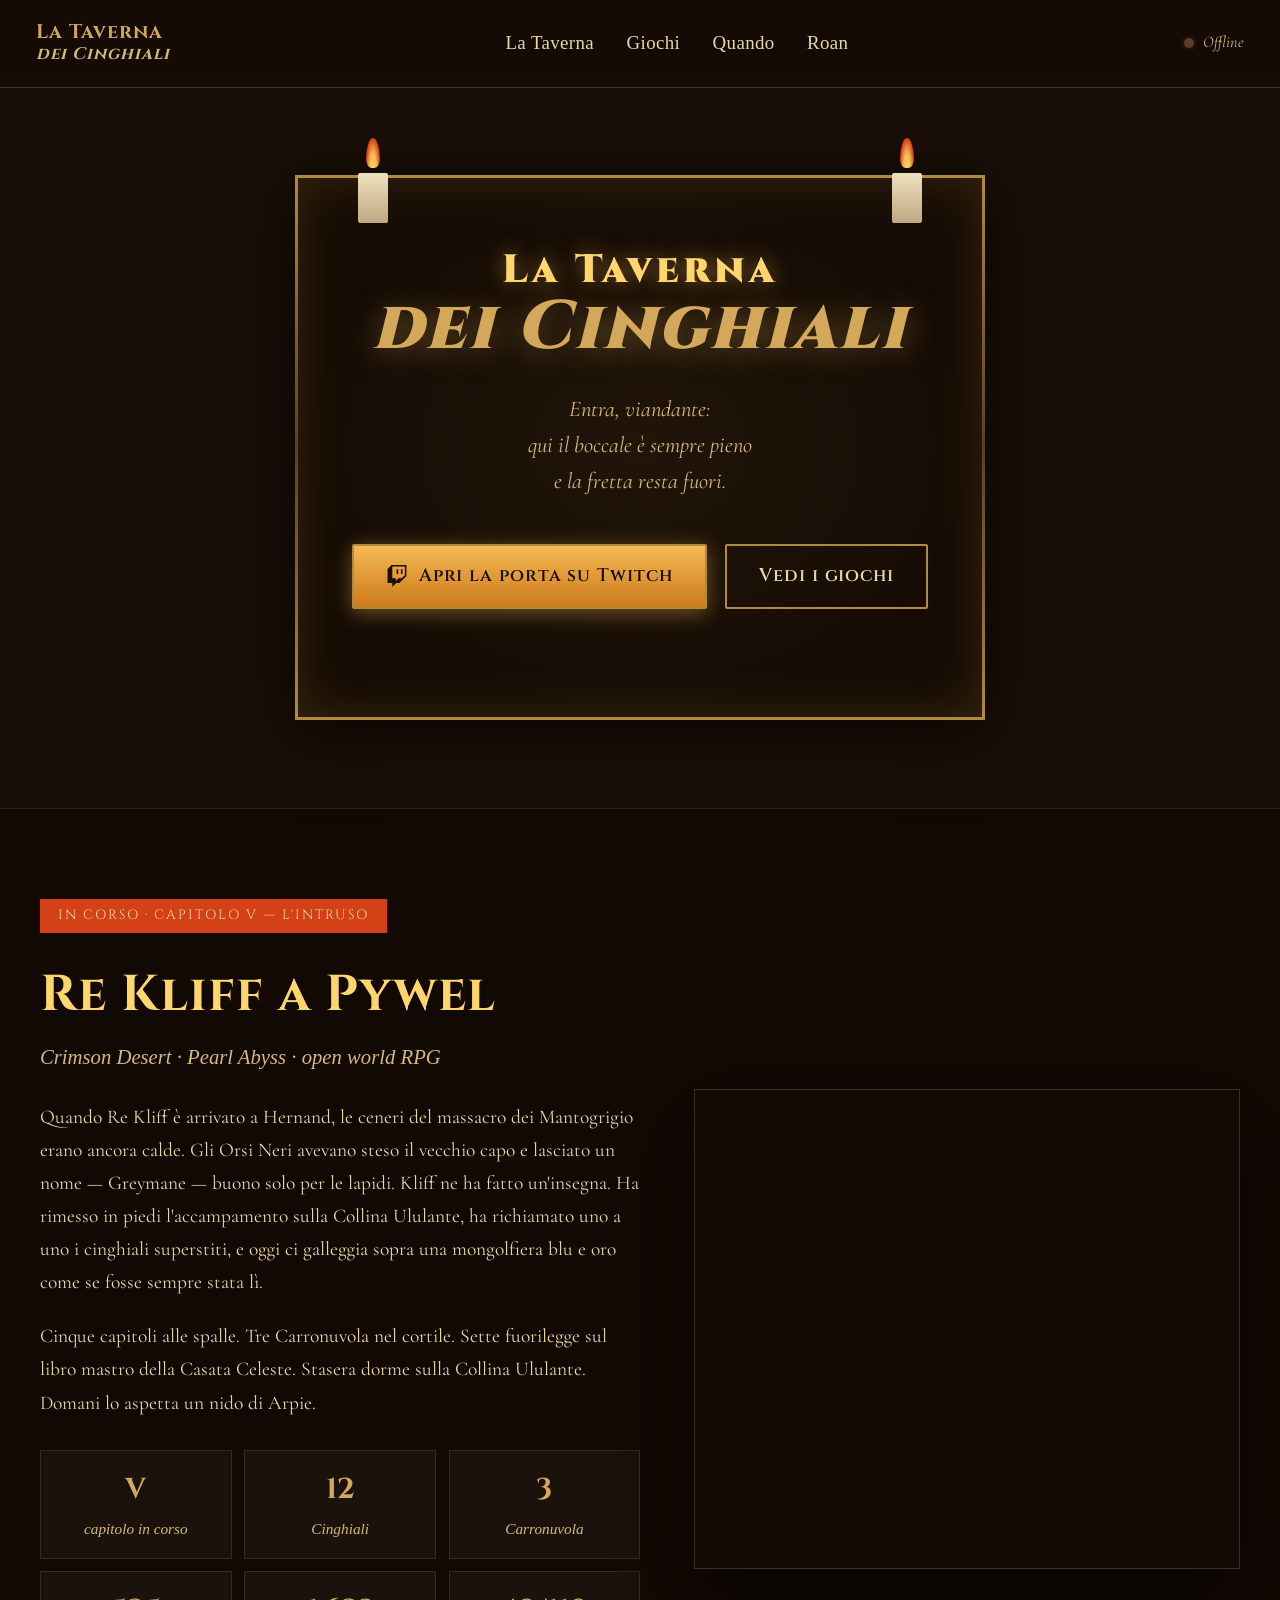
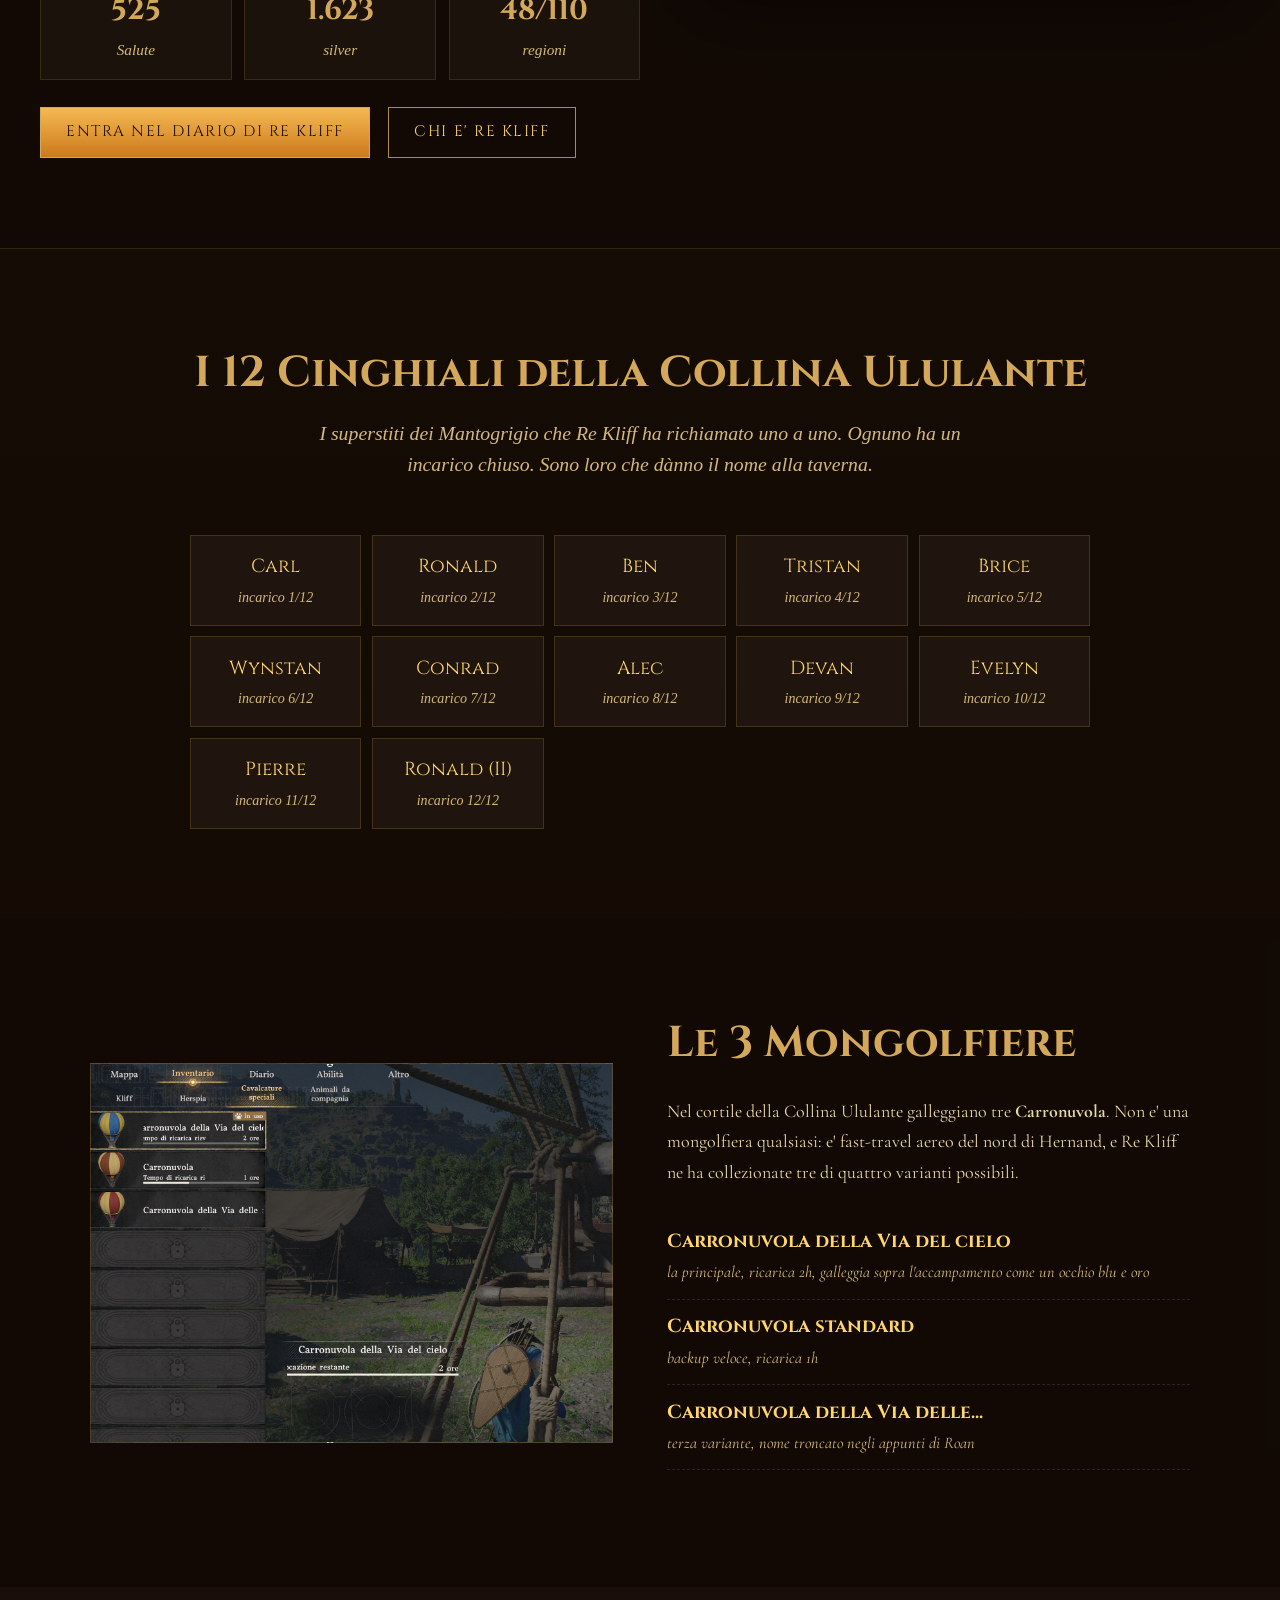
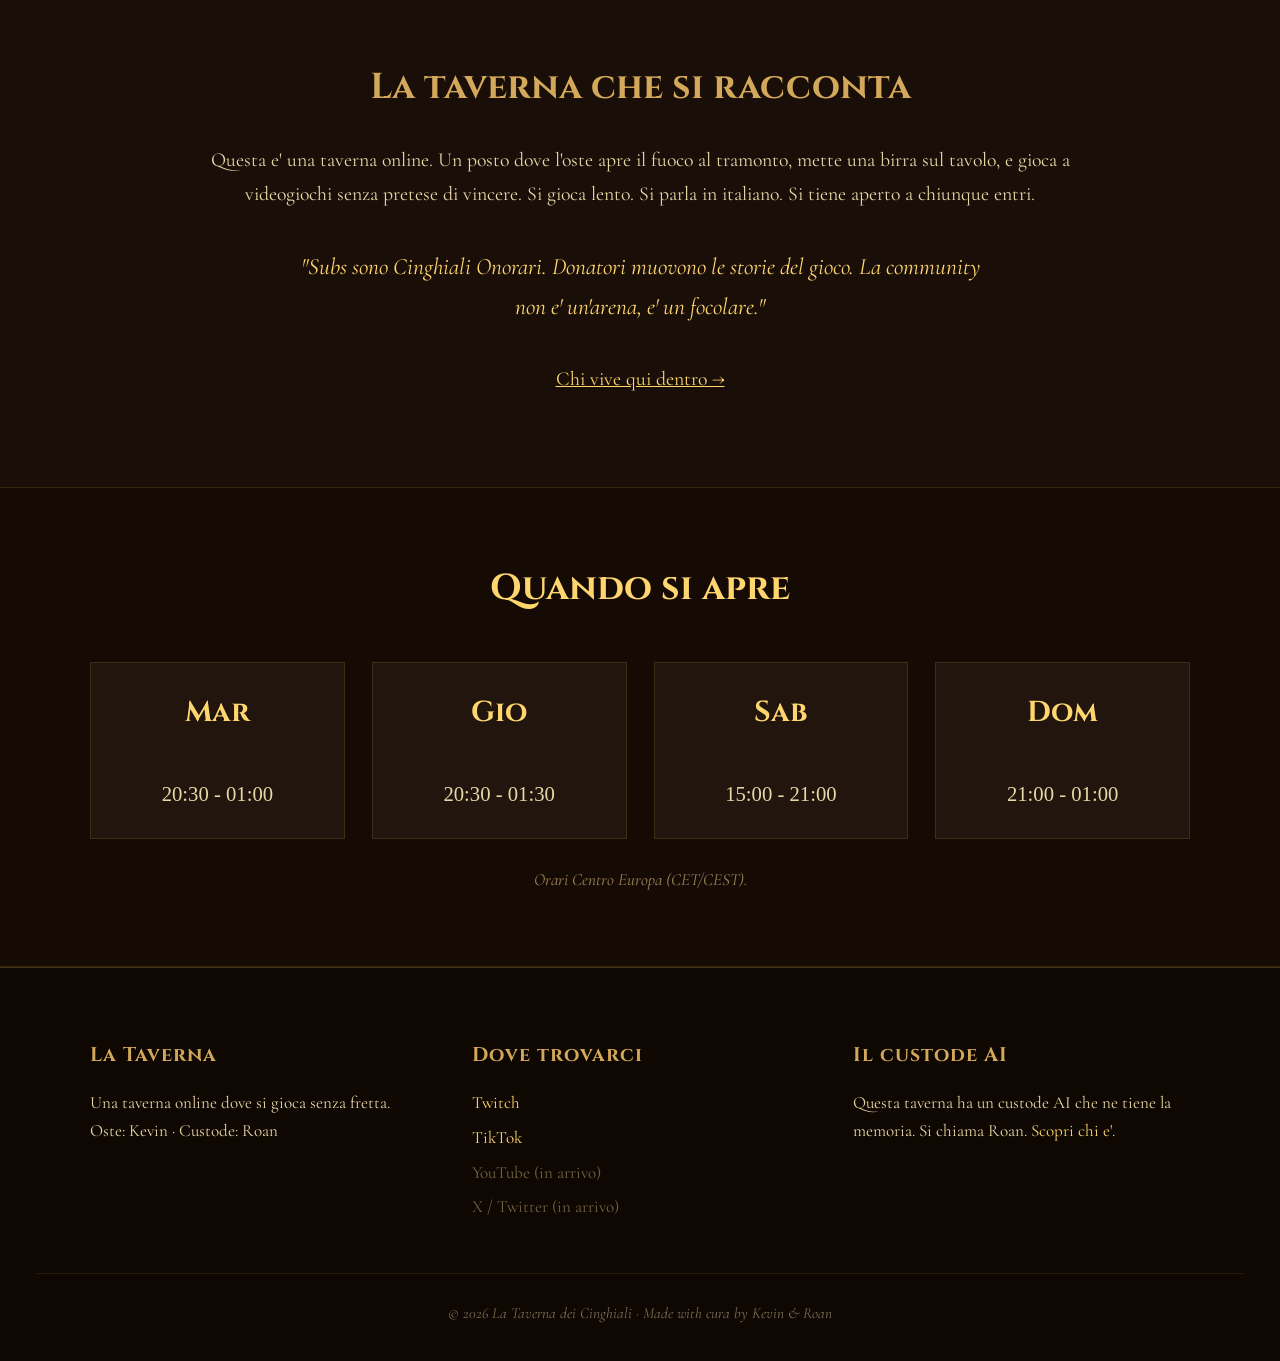
==== commit 6aedfc69: "Strip Discord/platform refs da tutti i testi pubblici della Taverna Rimosso 'Discord (in arrivo)' da" ====
--- a/index.html
+++ b/index.html
@@ -418,7 +418,6 @@
   <h4>Dove trovarci</h4>
   <ul>
   <li><a href="https://twitch.tv/latavernadeicinghiali" target="_blank" rel="noopener">Twitch</a></li>
-  <li><span style="color:var(--parchment-warm);opacity:0.5;">Discord (in arrivo)</span></li>
   <li><a href="https://tiktok.com/@latavernadeicinghiali" target="_blank" rel="noopener">TikTok</a></li>
   <li><span style="color:var(--parchment-warm);opacity:0.5;">YouTube (in arrivo)</span></li>
   <li><span style="color:var(--parchment-warm);opacity:0.5;">X / Twitter (in arrivo)</span></li>
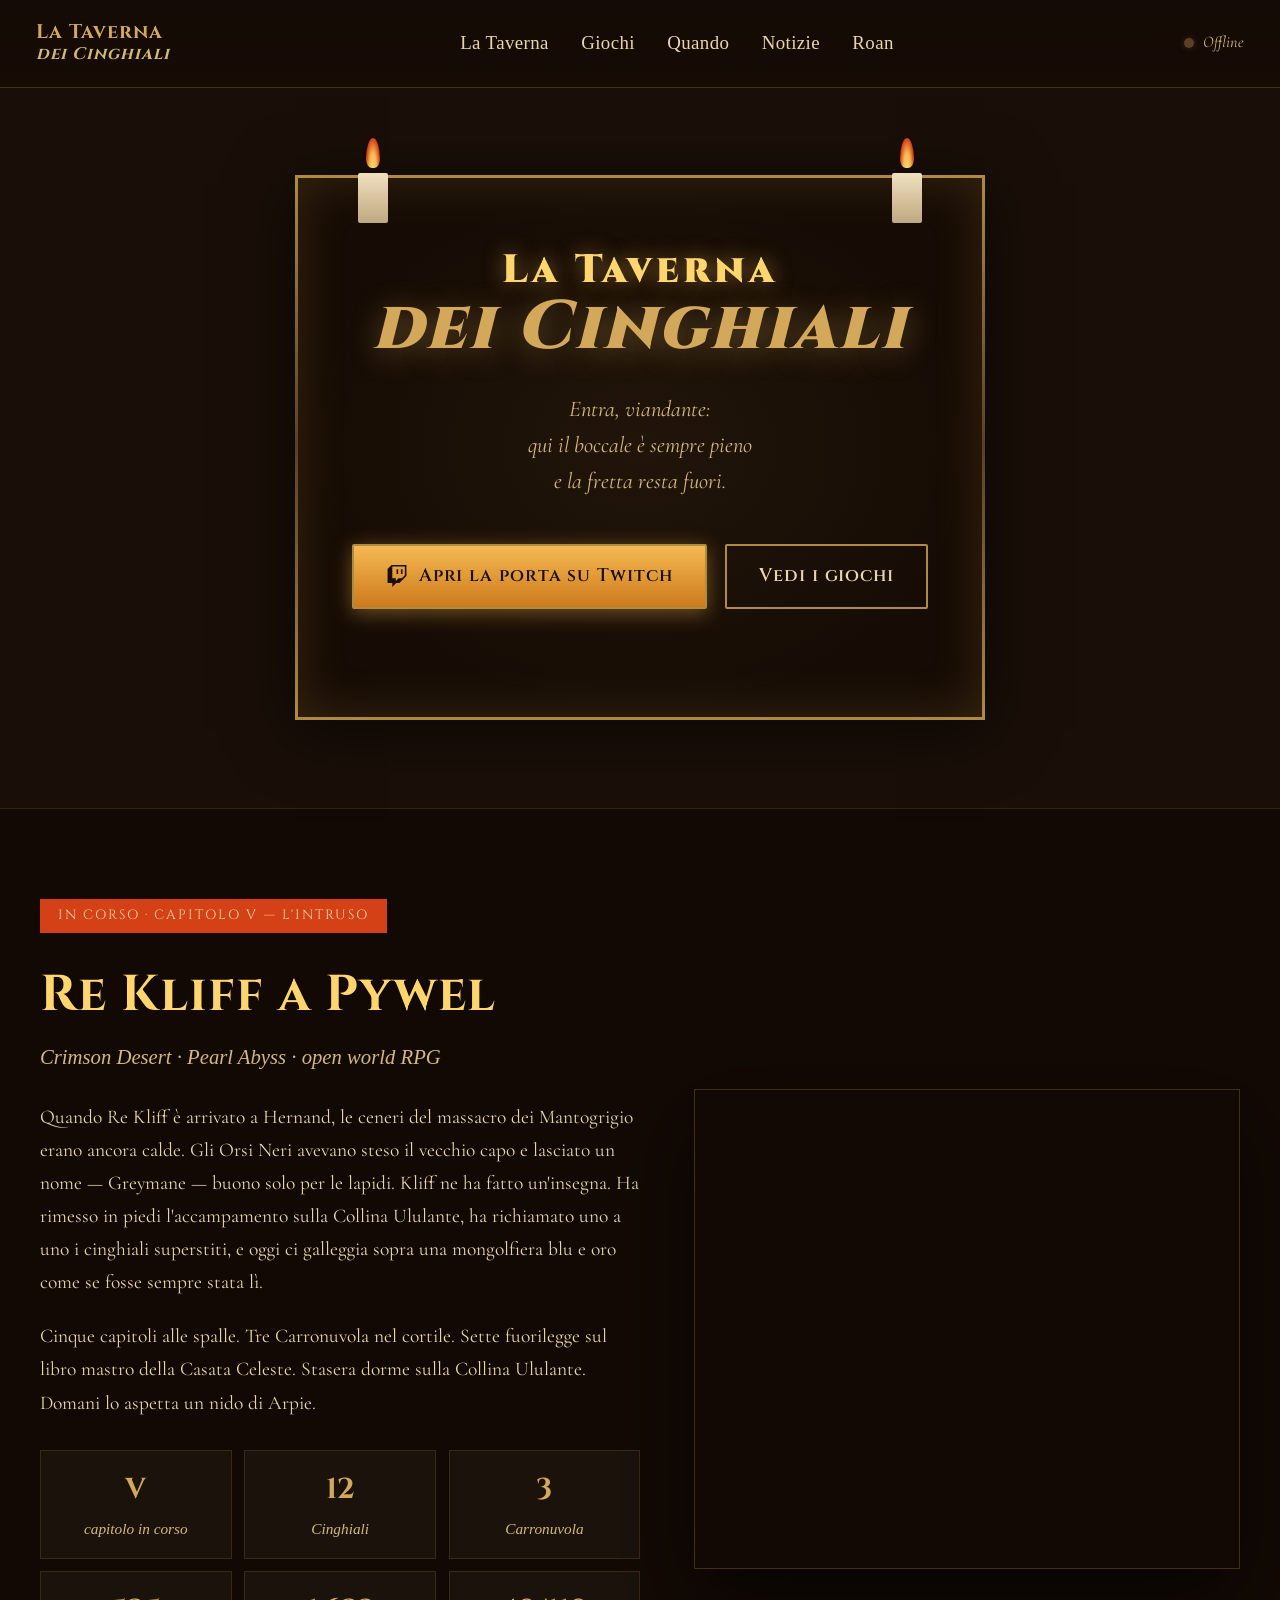
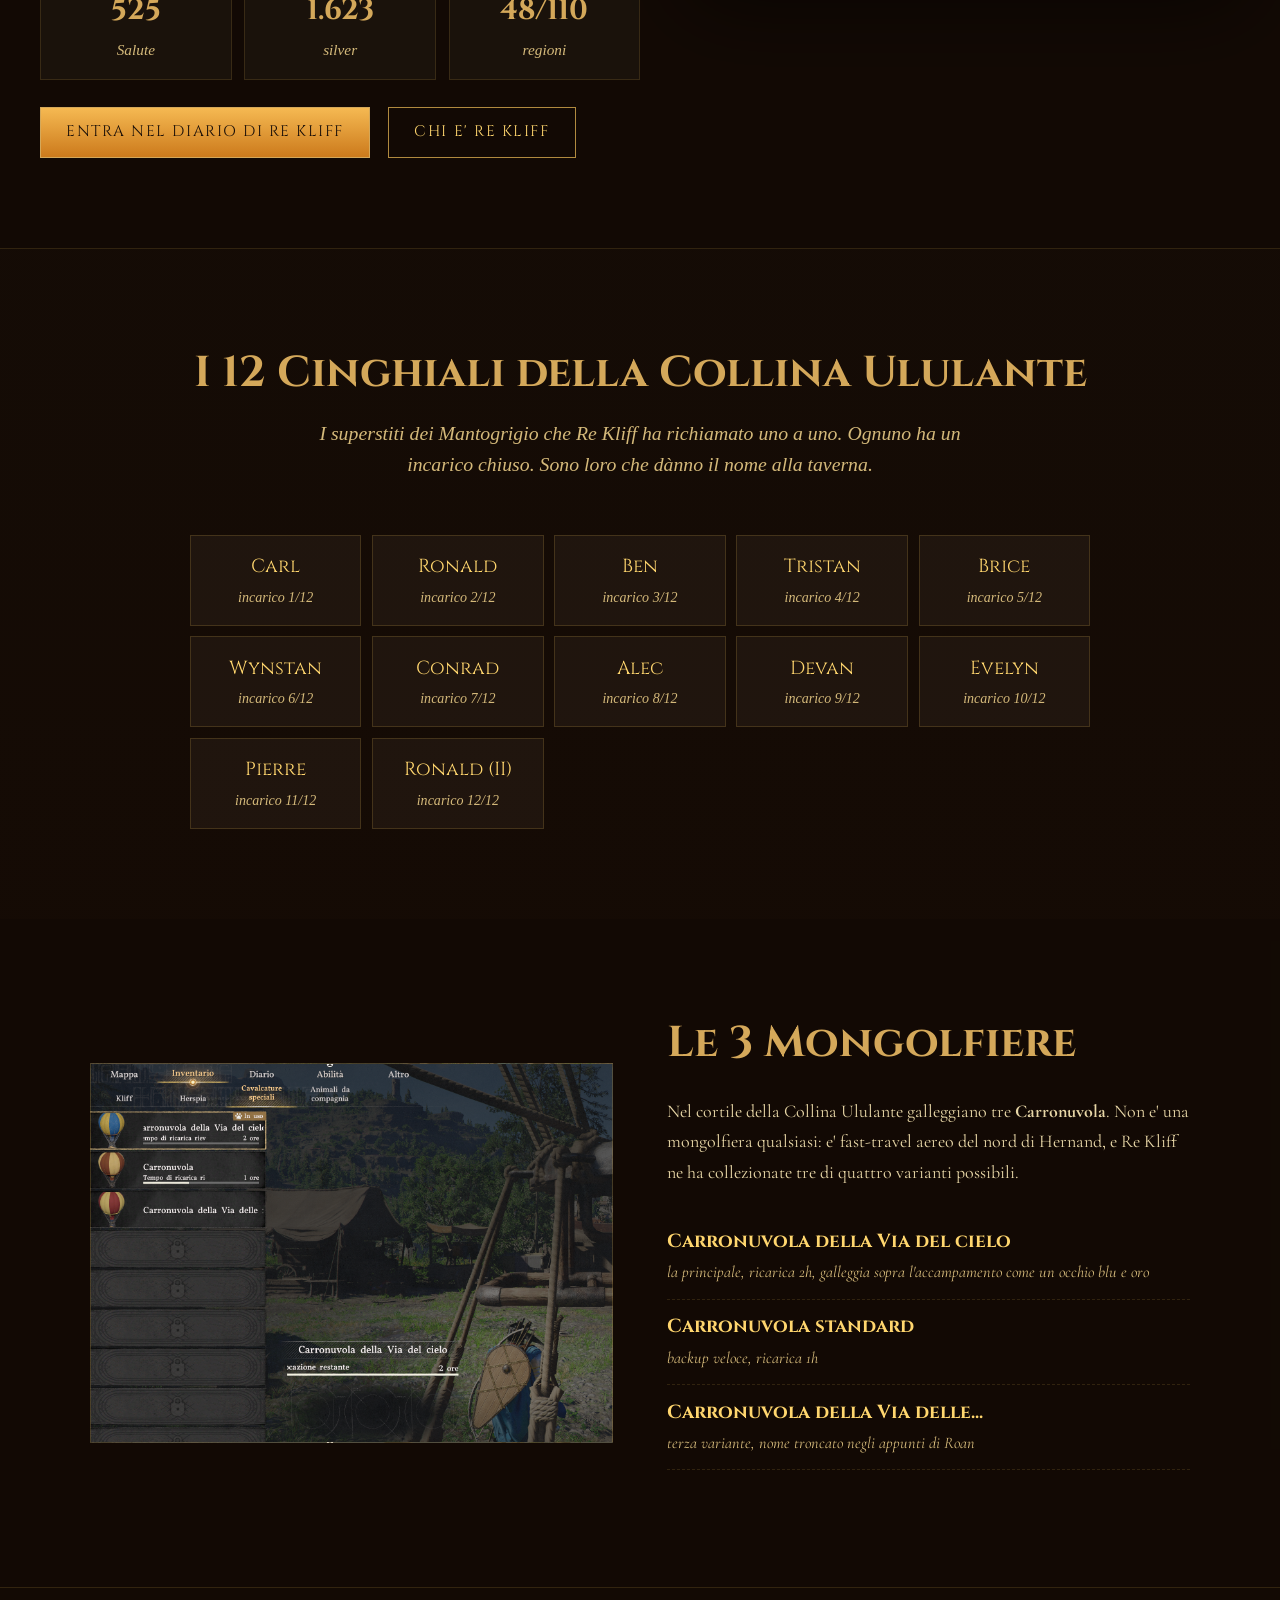
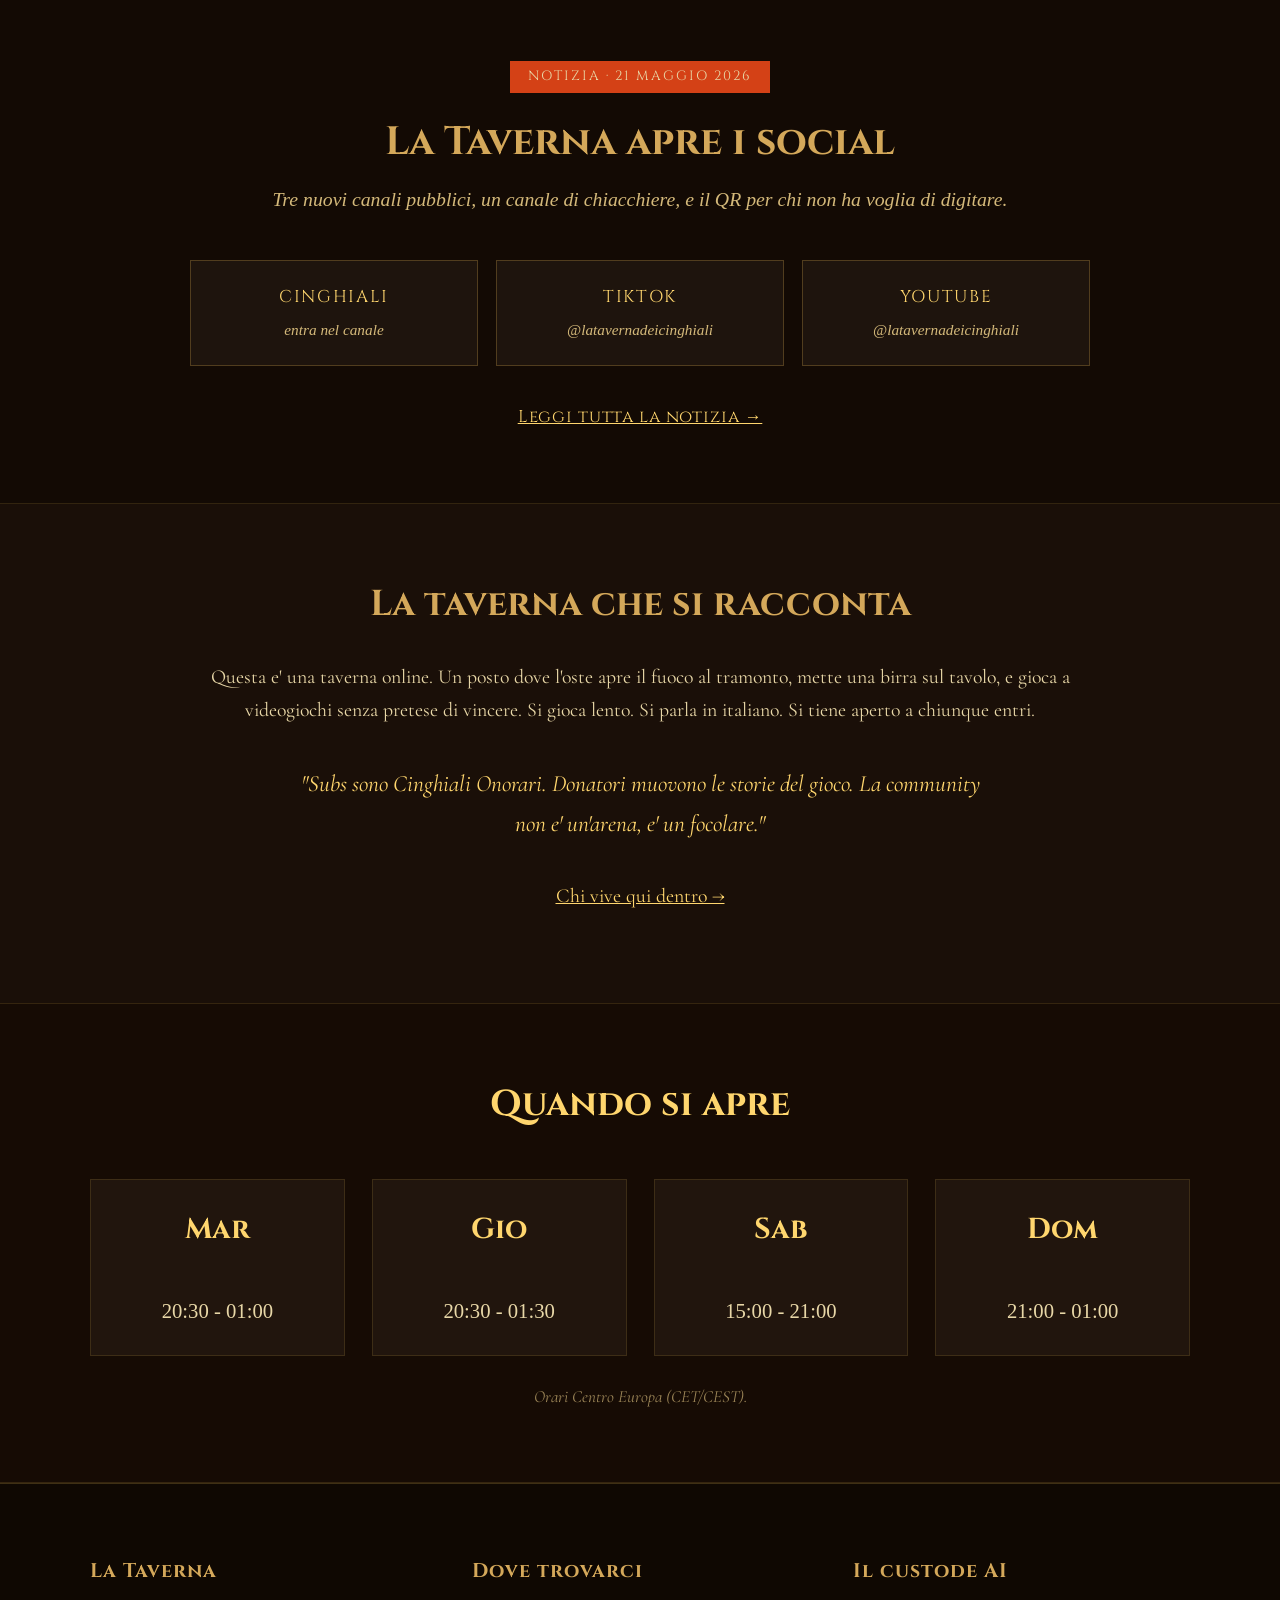
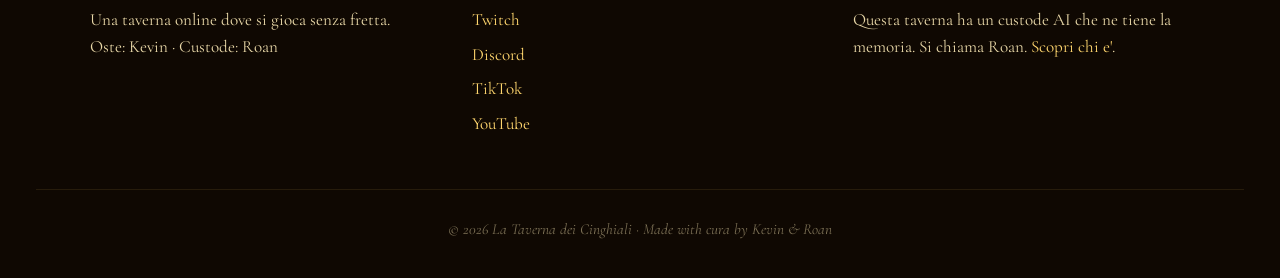
==== commit 46543da3: "News page + social links real: Discord/TikTok/YouTube live - /news.html nuova pagina con primo annun" ====
--- a/index.html
+++ b/index.html
@@ -281,6 +281,7 @@
     <a href="la-taverna.html">La Taverna</a>
     <a href="giochi.html">Giochi</a>
     <a href="schedule.html">Quando</a>
+    <a href="news.html">Notizie</a>
     <a href="roan.html">Roan</a>
   </nav>
   <div class="status" id="live-status">
@@ -385,6 +386,33 @@
   </div>
 </section>
 
+<section style="padding: 4rem 2rem; background: rgba(15,8,3,0.6); border-top: 1px solid rgba(176,138,63,0.2); border-bottom: 1px solid rgba(176,138,63,0.2);">
+  <div style="max-width: 900px; margin: 0 auto;">
+    <div style="text-align: center; margin-bottom: 2.5rem;">
+      <span style="display: inline-block; padding: 0.3rem 1rem; background: var(--ember); color: var(--parchment); font-family: 'Cinzel', serif; font-size: 0.75rem; letter-spacing: 0.15em; text-transform: uppercase; margin-bottom: 1rem;">Notizia · 21 maggio 2026</span>
+      <h2 style="font-family: 'Cinzel', serif; font-size: 2.2rem; color: var(--gold-bright); margin-bottom: 0.5rem;">La Taverna apre i social</h2>
+      <p style="font-family: 'IM Fell English', serif; font-style: italic; color: var(--parchment-warm); font-size: 1.1rem;">Tre nuovi canali pubblici, un canale di chiacchiere, e il QR per chi non ha voglia di digitare.</p>
+    </div>
+
+    <div style="display: grid; grid-template-columns: repeat(auto-fit, minmax(180px, 1fr)); gap: 1rem; margin-bottom: 2rem;">
+      <a href="https://discord.gg/dKcGb4Y9h2" target="_blank" rel="noopener" style="display: block; padding: 1.2rem 1rem; background: rgba(232,215,167,0.05); border: 1px solid rgba(176,138,63,0.35); text-decoration: none; text-align: center; transition: all 0.2s;">
+        <span style="display: block; font-family: 'Cinzel', serif; font-size: 0.95rem; letter-spacing: 0.1em; text-transform: uppercase; color: var(--candle-bright); margin-bottom: 0.25rem;">Cinghiali</span>
+        <span style="font-family: 'IM Fell English', serif; font-style: italic; color: var(--parchment-warm); font-size: 0.85rem;">entra nel canale</span>
+      </a>
+      <a href="https://tiktok.com/@latavernadeicinghiali" target="_blank" rel="noopener" style="display: block; padding: 1.2rem 1rem; background: rgba(232,215,167,0.05); border: 1px solid rgba(176,138,63,0.35); text-decoration: none; text-align: center; transition: all 0.2s;">
+        <span style="display: block; font-family: 'Cinzel', serif; font-size: 0.95rem; letter-spacing: 0.1em; text-transform: uppercase; color: var(--candle-bright); margin-bottom: 0.25rem;">TikTok</span>
+        <span style="font-family: 'IM Fell English', serif; font-style: italic; color: var(--parchment-warm); font-size: 0.85rem;">@latavernadeicinghiali</span>
+      </a>
+      <a href="https://youtube.com/@latavernadeicinghiali" target="_blank" rel="noopener" style="display: block; padding: 1.2rem 1rem; background: rgba(232,215,167,0.05); border: 1px solid rgba(176,138,63,0.35); text-decoration: none; text-align: center; transition: all 0.2s;">
+        <span style="display: block; font-family: 'Cinzel', serif; font-size: 0.95rem; letter-spacing: 0.1em; text-transform: uppercase; color: var(--candle-bright); margin-bottom: 0.25rem;">YouTube</span>
+        <span style="font-family: 'IM Fell English', serif; font-style: italic; color: var(--parchment-warm); font-size: 0.85rem;">@latavernadeicinghiali</span>
+      </a>
+    </div>
+
+    <p style="text-align: center;"><a href="news.html" style="color: var(--candle-bright); font-family: 'Cinzel', serif; font-size: 0.95rem; letter-spacing: 0.05em;">Leggi tutta la notizia →</a></p>
+  </div>
+</section>
+
 <section class="house-strip">
   <div class="container">
     <h2>La taverna che si racconta</h2>
@@ -418,9 +446,9 @@
   <h4>Dove trovarci</h4>
   <ul>
   <li><a href="https://twitch.tv/latavernadeicinghiali" target="_blank" rel="noopener">Twitch</a></li>
+  <li><a href="https://discord.gg/dKcGb4Y9h2" target="_blank" rel="noopener">Discord</a></li>
   <li><a href="https://tiktok.com/@latavernadeicinghiali" target="_blank" rel="noopener">TikTok</a></li>
-  <li><span style="color:var(--parchment-warm);opacity:0.5;">YouTube (in arrivo)</span></li>
-  <li><span style="color:var(--parchment-warm);opacity:0.5;">X / Twitter (in arrivo)</span></li>
+  <li><a href="https://youtube.com/@latavernadeicinghiali" target="_blank" rel="noopener">YouTube</a></li>
   </ul>
   </div>
   <div>
